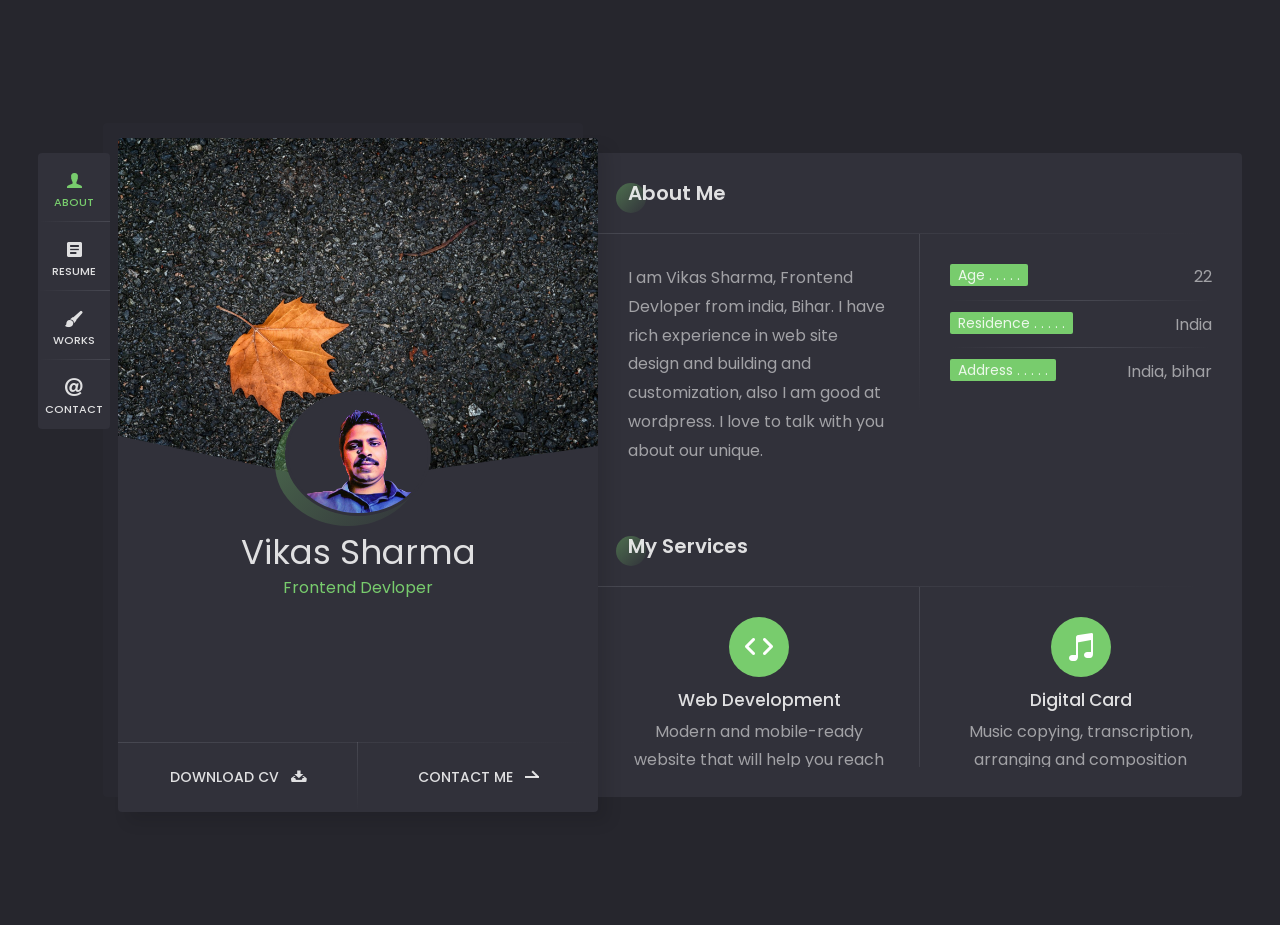
==== index.html @ 679ca464 "test _change hif" ====
<!DOCTYPE html>
<html lang="en">
	<head>
		
		<!--
			Basic
		-->
		<meta charset="UTF-8" />
		<meta http-equiv="X-UA-Compatible" content="IE=edge">
		<title>Vikas -  / Resume / CV Protofolia</title>
		<meta name="viewport" content="width=device-width, initial-scale=1, maximum-scale=1" />
		<meta name="description" content="vCard & Resume Template" />
		<meta name="keywords" content="vcard, resposnive, resume, personal, card, cv, cards, portfolio" />
		<meta name="author" content="beshleyua" />
		
		<!--
			Load Fonts
		-->
		<link href="https://fonts.googleapis.com/css?family=Poppins:100,100i,200,200i,300,300i,400,400i,500,500i,600,600i,700,700i,800,800i,900,900i" rel="stylesheet">
		<link rel="stylesheet" href="../../../use.fontawesome.com/releases/v5.8.0/css/all.css">
		
		<!--
			Load CSS
		-->
		<link rel="stylesheet" href="css/basic.css" />
		<link rel="stylesheet" href="css/layout.css" />
		<link rel="stylesheet" href="css/blogs.css" />
		<link rel="stylesheet" href="css/ionicons.css" />
		<link rel="stylesheet" href="css/magnific-popup.css" />
		<link rel="stylesheet" href="css/animate.css" />
		<link rel="stylesheet" href="css/owl.carousel.css" />
		<!--
			Background Gradient
		-->
		<!--<link rel="stylesheet" href="css/gradient.css" />-->
		
		<!--
			Template New-Skin
		-->
		<link rel="stylesheet" href="css/new-skin/new-skin.css" />
		<link rel="stylesheet" href="css/template-colors/green.css" />
		-->
		<link rel="stylesheet" href="css/template-dark/dark.css" />
		
		<link rel="shortcut icon" href="images/favicons/favicon.ico">
		
	</head>
	<body>
		<div class="page new-skin">
			
			<!-- preloader -->
			<div class="preloader">
				<div class="centrize full-width">
					<div class="vertical-center">
						<div class="spinner">
							<div class="double-bounce1"></div>
							<div class="double-bounce2"></div>
						</div>
					</div>
				</div>
			</div>
			<!-- background -->
			<div class="background"></div>
			<!--
				Container
			-->
			<div class="container opened" data-animation-in="fadeInLeft" data-animation-out="fadeOutLeft">
				<!--
					Header
				-->
				<header class="header">
					<!-- menu -->
					<div class="top-menu">
						<ul>
							<li class="active">
								<a href="#about-card">
									<span class="icon ion-person"></span>
									<span class="link">About</span>
								</a>
							</li>
							<li>
								<a href="#resume-card">
									<span class="icon ion-android-list"></span>
									<span class="link">Resume</span>
								</a>
							</li>
							<li>
								<a href="#works-card">
									<span class="icon ion-paintbrush"></span>
									<span class="link">Works</span>
								</a>
							</li>
							<!-- <li>
									<a href="#blog-card">
											<span class="icon ion-chatbox-working"></span>
											<span class="link">Blog</span>
									</a>
							</li> -->
							<li>
								<a href="#contacts-card">
									<span class="icon ion-at"></span>
									<span class="link">Contact</span>
								</a>
							</li>
						</ul>
					</div>
				</header>
				<!--
					Card - Started
				-->
				<div class="card-started" id="home-card">
					<!--
						Profile
					-->
					<div class="profile">
						<!-- profile image -->
						<div class="slide" style="background-image: url(images/bg.jpg);"></div>
						<!-- profile photo -->
						<div class="image">
							<img src="images/profile.png" alt="" />
						</div>
						<!-- profile titles -->
						<div class="title">Vikas Sharma</div>
						<div class="subtitle">Frontend Devloper</div>
						<!-- profile socials -->
						<div class="social">
							
							<a target="_blank" href="https://twitter.com/"><span class="fab fa-twitter"></span></a>
							<a target="_blank" href="https://github.com/"><span class="fab fa-github"></span></a>
							<a target="_blank" href="https://www.spotify.com/"><span class="fab fa-spotify"></span></a>
							<a target="_blank" href="https://stackoverflow.com/"><span class="fab fa-stack-overflow"></span></a>
						</div>
						
						<!-- profile buttons -->
						<div class="lnks">
							<a href="#" class="lnk">
								<span class="text">Download CV</span>
								<span class="ion ion-archive"></span>
							</a>
							<a href="#" class="lnk discover">
								<span class="text">Contact Me</span>
								<span class="arrow"></span>
							</a>
						</div>
					</div>
				</div>
				<!--
					Card - About
				-->
				<div class="card-inner animated active" id="about-card">
					<div class="card-wrap">
						<!--
							About
						-->
						<div class="content about">
							<!-- title -->
							<div class="title">About Me</div>
							<!-- content -->
							<div class="row">
								<div class="col col-d-6 col-t-6 col-m-12 border-line-v">
									<div class="text-box">
										<p>
											I am Vikas Sharma, Frontend Devloper from india, Bihar. I have rich experience in
											web site design and building and customization, also I am good at wordpress.
											I love to talk with you about our unique.
										</p>
									</div>
								</div>
								<div class="col col-d-6 col-t-6 col-m-12 border-line-v">
									<div class="info-list">
										<ul>
											<li><strong>Age . . . . .</strong> 22</li>
											<li><strong>Residence . . . . .</strong> India</li>
											
											<li><strong>Address . . . . .</strong> India, bihar</li>
										</ul>
									</div>
								</div>
								<div class="clear"></div>
							</div>
						</div>
						<!--
							Services
						-->
						<div class="content services">
							<!-- title -->
							<div class="title">My Services</div>
							<!-- content -->
							<div class="row service-items border-line-v">
								<!-- service item -->
								<div class="col col-d-6 col-t-6 col-m-12 border-line-h">
									<div class="service-item">
										<div class="icon"><span class="ion ion-code"></span></div>
										<div class="name">Web Development</div>
										<p>
											Modern and mobile-ready website that will help you
											reach all of your marketing.
										</p>
									</div>
								</div>
								<!-- service item -->
								<div class="col col-d-6 col-t-6 col-m-12 border-line-h">
									<div class="service-item">
										<div class="icon"><span class="ion ion-music-note"></span></div>
										<div class="name">Digital Card</div>
										<p>
											Music copying, transcription, arranging and composition services.
										</p>
									</div>
								</div>
								<!-- service item -->
								<div class="col col-d-6 col-t-6 col-m-12">
									<div class="service-item">
										<div class="icon"><span class="ion ion-speakerphone"></span></div>
										<div class="name">Advetising</div>
										<p>
											Advertising services include television, radio, print, mail and web.
										</p>
									</div>
								</div>
								<!-- service item -->
								<div class="col col-d-6 col-t-6 col-m-12">
									<div class="service-item">
										<div class="icon"><span class="ion ion-ios-game-controller-b"></span></div>
										<div class="name">Game Development</div>
										<p>
											Developing memorable and unique mobile android, ios games.
										</p>
									</div>
								</div>
								<div class="clear"></div>
							</div>
						</div>
						<!--
							Price Tables
						-->
						<!-- 					<div class="content pricing">
							<!-- title -->
							<!-- 						<div class="title">Pricing</div> -->
							<!-- content -->
							<!-- 						<div class="row pricing-items"> -->
							<!-- pricing item -->
							<!-- 							<div class="col col-d-6 col-t-6 col-m-12 border-line-v">
									<div class="pricing-item">
											<div class="icon"><i class="ion ion-speedometer speed-basic"></i></div>
											<div class="name">Basic</div>
											<div class="amount">
													<span class="dollar">$</span>
													<span class="number">22</span>
													<span class="period">hour</span>
											</div>
											<div class="feature-list">
													<ul>
															<li>Web Development</li>
															<li>Advetising</li>
															<li>Game Development</li>
															<li class="disable">Music Writing</li>
															<li class="disable">Photography <strong>new</strong></li>
													</ul>
											</div>
											<div class="lnks">
													<a href="#" class="lnk">
															<span class="text">Buy Basic</span>
															<i class="ion ion-speedometer speed-basic"></i>
													</a>
											</div>
									</div>
							</div>
							-->
							<!-- pricing item -->
							<!-- 							<div class="col col-d-6 col-t-6 col-m-12 border-line-v">
									<div class="pricing-item">
											<div class="icon"><i class="ion ion-speedometer"></i></div>
											<div class="name">Pro</div>
											<div class="amount">
													<span class="dollar">$</span>
													<span class="number">48</span>
													<span class="period">hour</span>
											</div>
											<div class="feature-list">
													<ul>
															<li>Web Development</li>
															<li>Advetising</li>
															<li>Game Development</li>
															<li>Music Writing</li>
															<li>Photography <strong>new</strong></li>
													</ul>
											</div>
											<div class="lnks">
													<a href="#" class="lnk">
															<span class="text">Buy Pro</span>
															<i class="ion ion-speedometer"></i>
													</a>
											</div>
									</div>
							</div>
							<div class="clear"></div>
						</div>
					</div> --> -->
					<!--
						Fun Fact
					-->
					<!-- <div class="content fuct"> -->
					<!-- title -->
					<!-- <div class="title">Fun Fact</div> -->
					<!-- content -->
					<!-- <div class="row fuct-items"> -->
					<!-- fuct item -->
					<!-- <div class="col col-d-3 col-t-3 col-m-6 border-line-v">
							<div class="fuct-item">
									<div class="icon"><span class="ion ion-disc"></span></div>
									<div class="name">80 Albumes Listened</div>
							</div>
					</div> -->
					<!-- fuct item -->
					<!-- <div class="col col-d-3 col-t-3 col-m-6 border-line-v">
							<div class="fuct-item">
									<div class="icon"><span class="ion ion-trophy"></span></div>
									<div class="name">15 Awards Won</div>
							</div>
					</div> -->
					<!-- fuct item -->
					<!-- <div class="col col-d-3 col-t-3 col-m-6 border-line-v">
							<div class="fuct-item">
									<div class="icon"><span class="ion ion-coffee"></span></div>
									<div class="name">1 000 Cups of coffee</div>
							</div>
					</div> -->
					<!-- fuct item -->
					<!-- <div class="col col-d-3 col-t-3 col-m-6 border-line-v">
							<div class="fuct-item">
									<div class="icon"><span class="ion ion-flag"></span></div>
									<div class="name">10 Countries Visited</div>
							</div>
					</div>
					<div class="clear"></div>
				</div>
			</div> -->
			<!--
				Clients
			-->
			<div class="content clients">
				<!-- title -->
				<div class="title">Clients</div>
				<!-- content -->
				<div class="row client-items">
					<!-- client item -->
					<div class="col col-d-3 col-t-3 col-m-6 border-line-v">
						<div class="client-item">
							<div class="image">
								<a target="_blank" href="https://www.google.com/">
									<img src="images/clients/client_1.png" alt="" />
								</a>
							</div>
						</div>
					</div>
					<!-- client item -->
					<div class="col col-d-3 col-t-3 col-m-6 border-line-v">
						<div class="client-item">
							<div class="image">
								<a target="_blank" href="https://www.google.com/">
									<img src="images/clients/client_2.png" alt="" />
								</a>
							</div>
						</div>
					</div>
					<!-- client item -->
					<div class="col col-d-3 col-t-3 col-m-6 border-line-v">
						<div class="client-item">
							<div class="image">
								<a target="_blank" href="https://www.google.com/">
									<img src="images/clients/client_3.png" alt="" />
								</a>
							</div>
						</div>
					</div>
					<!-- client item -->
					<div class="col col-d-3 col-t-3 col-m-6 border-line-v">
						<div class="client-item">
							<div class="image">
								<a target="_blank" href="https://www.google.com/">
									<img src="images/clients/client_4.png" alt="" />
								</a>
							</div>
						</div>
					</div>
					<div class="clear"></div>
				</div>
			</div>
			<!--
				Testimonials
			-->
			<div class="content testimonials">
				<!-- title -->
				<div class="title">Testimonials</div>
				<!-- content -->
				<div class="row testimonials-items">
					<!-- client item -->
					<div class="col col-d-12 col-t-12 col-m-12 border-line-v">
						<div class="revs-carousel default-revs">
							<div class="owl-carousel">
								<div class="item">
									<div class="revs-item">
										<div class="text">
											Lorem ipsum dolor sit amet, consectetur adipiscing elit. Lorem ipsum dolor sit amet, consectetur adipiscing elit.
										</div>
										<div class="user">
											<div class="img">
											<!-- <img src="images/man1.jpg" alt="" /></div> -->
											<img src="https://1.bp.blogspot.com/-t5MoIoKfk6s/X6QooqtatkI/AAAAAAAAfBs/k0kWnNnjSfo3Jg-ZtlunBpS1EKCl60KygCLcBGAsYHQ/s0/prince.jpg" alt="" /></div>
											<div class="info">
												<div class="name">Helen Floyd</div>
												<div class="company">Art Director</div>
											</div>
											<div class="clear"></div>
										</div>
									</div>
								</div>
								<div class="item">
									<div class="revs-item">
										<div class="text">
											Lorem ipsum dolor sit amet, consectetur adipiscing elit. Lorem ipsum dolor sit amet, consectetur adipiscing elit.
										</div>
										<div class="user">
											<div class="img"><img src="images/man1.jpg" alt="" /></div>
											<div class="info">
												<div class="name">Robert Chase</div>
												<div class="company">CEO</div>
											</div>
											<div class="clear"></div>
										</div>
									</div>
								</div>
								<div class="item">
									<div class="revs-item">
										<div class="text">
											Lorem ipsum dolor sit amet, consectetur adipiscing elit. Lorem ipsum dolor sit amet, consectetur adipiscing elit.
										</div>
										<div class="user">
											<div class="img"><img src="images/man1.jpg" alt="" /></div>
											<div class="info">
												<div class="name">Helen Floyd</div>
												<div class="company">Art Director</div>
											</div>
											<div class="clear"></div>
										</div>
									</div>
								</div>
							</div>
						</div>
					</div>
					<div class="clear"></div>
				</div>
			</div>
		</div>
	</div>
	<!--
		Card - Resume
	-->
	<div class="card-inner" id="resume-card">
		<div class="card-wrap">
			<!--
				Resume
			-->
			<div class="content resume">
				<!-- title -->
				<div class="title">Resume</div>
				<!-- content -->
				<div class="row">
					<!-- experience -->
					<div class="col col-d-6 col-t-6 col-m-12 border-line-v">
						<div class="resume-title border-line-h">
							<div class="icon"><i class="ion ion-briefcase"></i></div>
							<div class="name">Experience</div>
						</div>
						<div class="resume-items">
							<div class="resume-item border-line-h active">
								<div class="date">2020 - Present</div>
								<div class="name">Front-end Developer</div>
								<div class="company">Khabai tech</div>
								<p>
									Collaborate with creative and development teams on the execution of ideas.
								</p>
							</div>
							<div class="resume-item border-line-h">
								<!-- <div class="date">2011 - 2012</div>
								<div class="name">Front-end Developer</div>
								<div class="company">Google Inc.</div>
								<p>
										Monitored technical aspects of the front-end delivery for several projects.
								</p> -->
							</div>
							<!-- <div class="resume-item">
									<div class="date">2009 - 2010</div>
									<div class="name">Senior Developer</div>
									<div class="company">Abc Inc.</div>
									<p>
											Optimize website performance using latest technology.
									</p>
							</div> -->
						</div>
					</div>
					<!-- education -->
					<div class="col col-d-6 col-t-6 col-m-12 border-line-v">
						<div class="resume-title border-line-h">
							<div class="icon"><i class="ion ion-university"></i></div>
							<div class="name">Education</div>
						</div>
						<div class="resume-items">
							<div class="resume-item border-line-h">
								<div class="date">2017 - 2020</div>
								<div class="name">Barbu University</div>
								<div class="company">Muzzafurpur</div>
								<p>
									Bachelor's Degree in Computer Science Raj naryan college , hazipur.
								</p>
							</div>
							<!-- <div class="resume-item border-line-h">
									<div class="date">2005 - 2006</div>
									<div class="name">Programming Course</div>
									<div class="company"></div>
									<p>
											Coursework - Git, WordPress, Javascript, .
									</p>
							</div> -->
							<div class="resume-item">
								<div class="date">2004 - 2005</div>
								<div class="name">Web Design Course</div>
								<div class="company">Hajipur</div>
								<p>
									Converted Photoshop layouts to web pages using HTML, CSS, and JavaScript
								</p>
							</div>
						</div>
					</div>
					<div class="clear"></div>
				</div>
			</div>
			<!--
				Skills
			-->
			<div class="content skills">
				<!-- title -->
				<div class="title">My Skills</div>
				
				<!-- content -->
				<div class="row">
					
					<!-- skill item -->
					<div class="col col-d-6 col-t-6 col-m-12 border-line-v">
						<div class="skills-list">
							<div class="skill-title border-line-h">
								<div class="icon"><i class="ion ion-easel"></i></div>
								<div class="name">Design</div>
							</div>
							<ul>
								<li class="border-line-h">
									<div class="name">HTML</div>
									<div class="progress">
										<div class="percentage" style="width:90%;"></div>
									</div>
								</li>
								<!-- <li class="border-line-h">
										<div class="name">Write Music</div>
										<div class="progress">
												<div class="percentage" style="width:65%;"></div>
										</div>
								</li> -->
								<li class="border-line-h">
									<div class="name">Photoshop</div>
									<div class="progress">
										<div class="percentage" style="width:75%;"></div>
									</div>
								</li>
								<li>
									<div class="name">Graphic Design</div>
									<div class="progress">
										<div class="percentage" style="width:85%;"></div>
									</div>
								</li>
							</ul>
						</div>
					</div>
					<!-- skill item -->
					<div class="col col-d-6 col-t-6 col-m-12 border-line-v">
						<div class="skills-list dotted">
							<div class="skill-title border-line-h">
								<div class="icon"><i class="ion ion-flag"></i></div>
								<div class="name">Languages</div>
							</div>
							<ul>
								<li class="border-line-h">
									<div class="name">English</div>
									<div class="progress">
										<div class="percentage" style="width:90%;"></div>
									</div>
								</li>
								<!-- <li class="border-line-h">
										<div class="name">German</div>
										<div class="progress">
												<div class="percentage" style="width:60%;"></div>
										</div>
								</li>
								<li class="border-line-h">
										<div class="name">Italian</div>
										<div class="progress">
												<div class="percentage" style="width:30%;"></div>
										</div>
								</li> -->
								<li>
									<div class="name">Hindi</div>
									<div class="progress ">
										<div class="percentage" style="width:90%;"></div>
									</div>
								</li>
							</ul>
						</div>
					</div>
					<!-- skill item -->
					<div class="col col-d-6 col-t-6 col-m-12 border-line-v">
						<div class="skills-list circles">
							<div class="skill-title border-line-h">
								<div class="icon"><i class="ion ion-code"></i></div>
								<div class="name">Coding</div>
							</div>
							<ul>
								<li>
									<div class="name">WordPress</div>
									<div class="progress p90">
										<span>90%</span>
									</div>
								</li>
								<li>
									<div class="name">PHP / MYSQL</div>
									<div class="progress p75">
										<span>75%</span>
									</div>
								</li>
								<li>
									<div class="name"> JavaScript</div>
									<div class="progress p85">
										<span>85%</span>
									</div>
								</li>
								<li>
									<div class="name">HTML / CSS</div>
									<div class="progress p95">
										<span>95%</span>
									</div>
								</li>
								<li>
									<div class="name">Java</div>
									<div class="progress p75">
										<span>75%</span>
									</div>
								</li>
							</ul>
						</div>
					</div>
					<!-- skill item -->
					<div class="col col-d-6 col-t-6 col-m-12 border-line-v">
						<div class="skills-list list">
							<div class="skill-title border-line-h">
								<div class="icon"><i class="ion ion-android-list"></i></div>
								<div class="name">Knowledge</div>
							</div>
							<ul>
								<li>
									<div class="name">Website hosting</div>
								</li>
								<!-- <li>
										<div class="name">iOS and android apps</div>
								</li> -->
								<li>
									<div class="name">Create logo design</div>
								</li>
								<li>
									<div class="name">Design for print</div>
								</li>
								<!-- <li>
										<div class="name">Modern and mobile-ready</div>
								</li> -->
								<!-- 										<li>
										<div class="name">Advertising services include</div>
								</li> -->
								<li>
									<div class="name">Graphics and animations</div>
								</li>
								<li>
									<div class="name">Search engine optimazation</div>
								</li>
							</ul>
						</div>
					</div>
					
					<div class="clear"></div>
				</div>
				
			</div>
		</div>
	</div>
	<!--
		Card - Works
	-->
	<div class="card-inner" id="works-card">
		<div class="card-wrap">
			<!--
				Works
			-->
			<div class="content works">
				<!-- title -->
				<div class="title">Recent Works</div>
				<!-- filters -->
				<div class="filter-menu filter-button-group">
					<div class="f_btn active">
						<label><input type="radio" name="fl_radio" value="grid-item" />All</label>
					</div>
					<div class="f_btn">
						<label><input type="radio" name="fl_radio" value="photo" />Photo</label>
					</div>
					<div class="f_btn">
						<label><input type="radio" name="fl_radio" value="video" />Video</label>
					</div>
					<div class="f_btn">
						<label><input type="radio" name="fl_radio" value="music" />Music</label>
					</div>
					<div class="f_btn">
						<label><input type="radio" name="fl_radio" value="design" />Design</label>
					</div>
					
				</div>
				<!-- content -->
				<div class="row grid-items border-line-v">
					<!-- work item photo -->
					<div class="col col-d-6 col-t-6 col-m-12 grid-item photo border-line-h">
						<div class="box-item">
							<div class="image">
								<!-- 										<a href="images/works/work1.jpg" class="has-popup-image">
										<img src="images/works/work5.jpg" alt="" />
										<span class="info">
												<span class="ion ion-image"></span>
										</span>
								</a> -->
							</div>
							<div class="desc">
								<!-- 										<a href="images/works/work1.jpg" class="name has-popup-image">Motorcycle Helmet</a> -->
								<div class="category"></div>
							</div>
						</div>
					</div>
					<!-- work item video -->
					<div class="col col-d-6 col-t-6 col-m-12 grid-item video border-line-h">
						<div class="box-item">
							<div class="image">
								<a href="https://youtu.be/dApxRO4VRuw" class="has-popup-video">
									<img src="images/works/Mario_run.png" alt="" />
									<span class="info">
										<span class="ion ion-videocamera"></span>
									</span>
								</a>
							</div>
							<div class="desc">
								<a href="https://youtu.be/dApxRO4VRuw" class="name has-popup-video">Mario Run</a>
								<div class="category">Video</div>
							</div>
						</div>
					</div>
					<!-- work item music -->
					<div class="col col-d-6 col-t-6 col-m-12 grid-item music border-line-h">
						<div class="box-item">
							<div class="image">
								<!-- 										<a href="https://w.soundcloud.com/player/?visual=true&amp;url=http%3A%2F%2Fapi.soundcloud.com%2Ftracks%2F221650664&amp;show_artwork=true" class="has-popup-music">
										<img src="images/works/work3.jpg" alt="" />
										<span class="info">
												<span class="ion ion-music-note"></span>
										</span>
								</a> -->
							</div>
							<div class="desc">
								<!-- 										<a href="#" class="name has-popup">Staircase</a>
								<div class="category">Music</div> -->
							</div>
						</div>
					</div>
					<!-- work item design -->
					<div class="col col-d-6 col-t-6 col-m-12 grid-item design border-line-h">
						<div class="box-item">
							<div class="image">
								<a href="#popup-1" class="has-popup-media">
									<img src="images/works/work4.png" alt="" />
									<span class="info">
										<span class="ion ion-images"></span>
									</span>
								</a>
							</div>
							<div class="desc">
								<a href="#popup-1" class="name has-popup-media">Mobile Application</a>
								<div class="category">Design</div>
							</div>
							<div id="popup-1" class="popup-box mfp-fade mfp-hide">
								<div class="content">
									<div class="image">
										<img src="images/works/work4.png" alt="">
									</div>
									<div class="desc">
										<div class="post-box">
											<h1>Mobile Application</h1>
											<!-- 													<div class="blog-detail">Design</div>
											<div class="blog-content">
													<p>
															So striking at of to welcomed resolved. Northward by described up household therefore
															attention. Excellence decisively nay man yet impression for contrasted remarkably.
													</p>
													<p>
															Forfeited you engrossed but gay sometimes explained. Another as studied it to evident.
															Merry sense given he be arise. Conduct at an replied removal an amongst. Remaining
															determine few her two cordially admitting old.
													</p>
													<blockquote>
															Vestibulum ante ipsum primis in faucibus orci luctus et ultrices posuere cubilia
															Curae; Pellentesque suscipit.
													</blockquote>
													<p>
															Tiled say decay spoil now walls meant house. My mr interest thoughts screened of outweigh
															removing. Evening society musical besides inhabit ye my. Lose hill well up will he over on.
															Increasing sufficient everything men him admiration unpleasing sex.
													</p>
													<ul class="list-style">
															<li>Greatest properly off ham exercise all.</li>
															<li>Unsatiable invitation its possession nor off.</li>
															<li>All difficulty estimating unreserved increasing the solicitude.</li>
													</ul>
													<p>
															Unpleasant astonished an diminution up partiality. Noisy an their of meant. Death means
															up civil do an offer wound of.
													</p>
											</div> -->
											<!-- 													<a href="#" class="button">
													<span class="text">View Project</span>
													<span class="arrow"></span>
											</a> -->
										</div>
									</div>
								</div>
							</div>
						</div>
						<div class="box-item">
							<div class="image">
								<a href="#popup-1" class="has-popup-media">
									<img src="images/works/wt1.png" alt="" />
									<span class="info">
										<span class="ion ion-images"></span>
									</span>
								</a>
							</div>
							<div class="desc">
								<a href="#popup-1" class="name has-popup-media">Mobile Application</a>
								<div class="category">Design</div>
							</div>
							<div id="popup-1" class="popup-box mfp-fade mfp-hide">
								<div class="content">
									<div class="image">
										<img src="images/works/wt1.png" alt="">
									</div>
									<div class="desc">
										<div class="post-box">
											<h1>Mobile Application</h1>
											<div class="blog-detail">Design</div>
											<div class="blog-content">
												<p>
													So striking at of to welcomed resolved. Northward by described up household therefore
													attention. Excellence decisively nay man yet impression for contrasted remarkably.
												</p>
												<p>
													Forfeited you engrossed but gay sometimes explained. Another as studied it to evident.
													Merry sense given he be arise. Conduct at an replied removal an amongst. Remaining
													determine few her two cordially admitting old.
												</p>
												<blockquote>
													Vestibulum ante ipsum primis in faucibus orci luctus et ultrices posuere cubilia
													Curae; Pellentesque suscipit.
												</blockquote>
												<p>
													Tiled say decay spoil now walls meant house. My mr interest thoughts screened of outweigh
													removing. Evening society musical besides inhabit ye my. Lose hill well up will he over on.
													Increasing sufficient everything men him admiration unpleasing sex.
												</p>
												<ul class="list-style">
													<li>Greatest properly off ham exercise all.</li>
													<li>Unsatiable invitation its possession nor off.</li>
													<li>All difficulty estimating unreserved increasing the solicitude.</li>
												</ul>
												<p>
													Unpleasant astonished an diminution up partiality. Noisy an their of meant. Death means
													up civil do an offer wound of.
												</p>
											</div>
											<a href="#" class="button">
												<span class="text">View Project</span>
												<span class="arrow"></span>
											</a>
										</div>
									</div>
								</div>
							</div>
						</div>
					</div>
					<!-- work item photo -->
					<div class="col col-d-6 col-t-6 col-m-12 grid-item photo border-line-h">
						<div class="box-item">
							<div class="image">
								<!-- 										<a href="images/works/work5.jpg" class="has-popup-image">
									<img src="images/works/work5.jpg" alt="" /a> -->
									<span class="info">
										<span class="ion ion-image"></span>
									</span>
								</a>
							</div>
							<div class="desc">
								<!-- 									<a href="images/works/work5.jpg" class="name has-popup-image">Gereal Travels</a> -->
								<div class="category"></div>
							</div>
						</div>
					</div>
					<!-- work item music -->
					<div class="col col-d-6 col-t-6 col-m-12 grid-item music border-line-h">
						<div class="box-item">
							<div class="image">
								<!-- 										<a href="https://w.soundcloud.com/player/?visual=true&amp;url=http%3A%2F%2Fapi.soundcloud.com%2Ftracks%2F221650664&amp;show_artwork=true" class="has-popup-music">
										<img src="images/works/work8.jpg" alt="" />
										<span class="info">
												<span class="ion ion-music-note"></span>
										</span>
								</a> -->
							</div>
							<div class="desc">
								<!-- 										<a href="#" class="name has-popup">Daylight Entrance</a>
								<div class="category">Music</div> -->
							</div>
						</div>
					</div>
					<!-- work item video -->
					<div class="col col-d-6 col-t-6 col-m-12 grid-item video border-line-h">
						<div class="box-item">
							<div class="image">
								<a href="https://vimeo.com/97102654" class="has-popup-video">
									<img src="images/works/work6.jpg" alt="" />
									<span class="info">
										<span class="ion ion-videocamera"></span>
									</span>
								</a>
							</div>
							<div class="desc">
								<a href="https://vimeo.com/97102654" class="name has-popup-video">Architecture</a>
								<div class="category">Video</div>
							</div>
						</div>
					</div>
					<!-- work item design -->
					<div class="col col-d-6 col-t-6 col-m-12 grid-item design border-line-h">
						<div class="box-item">
							<div class="image">
								<a href="#popup-2" class="has-popup-media">
									<img src="images/works/work7.png" alt="" />
									<span class="info">
										<span class="ion ion-images"></span>
									</span>
								</a>
							</div>
							<div class="desc">
								<a href="#popup-2" class="name has-popup-media">Social Website</a>
								<div class="category">Design</div>
							</div>
							<div id="popup-2" class="popup-box mfp-fade mfp-hide">
								<div class="content">
									<div class="image">
										<img src="images/works/work7.png" alt="">
									</div>
									<div class="desc">
										<div class="post-box">
											<h1>Mobile Application</h1>
											<!-- <div class="blog-detail">Design</div>
											<div class="blog-content">
													<p>
															So striking at of to welcomed resolved. Northward by described up household therefore
															attention. Excellence decisively nay man yet impression for contrasted remarkably.
													</p>
													<p>
															Forfeited you engrossed but gay sometimes explained. Another as studied it to evident.
															Merry sense given he be arise. Conduct at an replied removal an amongst. Remaining
															determine few her two cordially admitting old.
													</p>
													<blockquote>
															Vestibulum ante ipsum primis in faucibus orci luctus et ultrices posuere cubilia
															Curae; Pellentesque suscipit.
													</blockquote>
													<p>
															Tiled say decay spoil now walls meant house. My mr interest thoughts screened of outweigh
															removing. Evening society musical besides inhabit ye my. Lose hill well up will he over on.
															Increasing sufficient everything men him admiration unpleasing sex.
													</p>
													<ul class="list-style">
															<li>Greatest properly off ham exercise all.</li>
															<li>Unsatiable invitation its possession nor off.</li>
															<li>All difficulty estimating unreserved increasing the solicitude.</li>
													</ul>
													<p>
															Unpleasant astonished an diminution up partiality. Noisy an their of meant. Death means
															up civil do an offer wound of.
													</p>
											</div>
											<a href="#" class="button">
													<span class="text">View Project</span>
													<span class="arrow"></span>
											</a> -->
										</div>
									</div>
								</div>
							</div>
						</div>
					</div>
					<div class="clear"></div>
				</div>
			</div>
		</div>
	</div>
	<!--
		Card - Blog
	-->
	<div class="card-inner blog" id="blog-card">
		<div class="card-wrap">
			<!--
				Blog
			-->
			<div class="content blog">
				<!-- title -->
				<div class="title">Latest Posts</div>
				<!-- content -->
				<div class="row border-line-v">
					<!-- blog item -->
					<div class="col col-d-12 col-t-12 col-m-12 border-line-h">
						<div class="box-item">
							<div class="image">
								<a href="blog-post-new-dark.html">
									<img src="images/blog/blog1.jpg" alt="" />
									<span class="info">
										<span class="ion ion-document-text"></span>
									</span>
									<span class="date"><strong>20</strong>Jun</span>
								</a>
							</div>
							<div class="desc">
								<a href="blog-post-new-dark.html" class="name">By spite about do of do allow blush</a>
								<div class="category">Design</div>
							</div>
						</div>
					</div>
					<!-- blog item -->
					<div class="col col-d-12 col-t-12 col-m-12 border-line-h">
						<div class="box-item">
							<div class="image">
								<a href="blog-post-new-dark.html">
									<img src="images/blog/blog2.jpg" alt="" />
									<span class="info">
										<span class="ion ion-document-text"></span>
									</span>
									<span class="date"><strong>19</strong>Jun</span>
								</a>
							</div>
							<div class="desc">
								<a href="blog-post-new-dark.html" class="name">Two Before Arrow Not Relied</a>
								<div class="category">Coding</div>
							</div>
						</div>
					</div>
					<!-- blog item -->
					<div class="col col-d-12 col-t-12 col-m-12 border-line-h">
						<div class="box-item">
							<div class="image">
								<a href="blog-post-new-dark.html">
									<img src="images/blog/blog3.jpg" alt="" />
									<span class="info">
										<span class="ion ion-document-text"></span>
									</span>
									<span class="date"><strong>20</strong>Jun</span>
								</a>
							</div>
							<div class="desc">
								<a href="blog-post-new-dark.html" class="name">By spite about do of do allow blush</a>
								<div class="category">Travel</div>
							</div>
						</div>
					</div>
					<div class="clear"></div>
				</div>
			</div>
		</div>
	</div>
	<!--
		Card - Contacts
	-->
	<div class="card-inner contacts" id="contacts-card">
		<div class="card-wrap">
			<!--
				Conacts Info
			-->
			<div class="content contacts">
				<!-- title -->
				<div class="title">Get in Touch</div>
				<!-- content -->
				<div class="row">
					<div class="col col-d-12 col-t-12 col-m-12 border-line-v">
						<div class="map" id="map"></div>
						<div class="info-list">
							<ul>
								<li><strong>Address . . . . .</strong> Bihar, india</li>
								<li><strong>Email . . . . .</strong> Vikaskumarasharma06470@gmail.com</li>
								<li><strong>Phone . . . . .</strong> 7667287468</li>
								<!-- <li><strong>Freelance . . . . .</strong> Available</li> -->
							</ul>
						</div>
					</div>
					<div class="clear"></div>
				</div>
			</div>
			<!--
				Contact Form
			-->
			<div class="content contacts">
				<!-- title -->
				<div class="title">Contact Form</div>
				<!-- content -->
				<div class="row">
					<div class="col col-d-12 col-t-12 col-m-12 border-line-v">
						<div class="contact_form">
							<form id="cform" method="post">
								<div class="row">
									<div class="col col-d-6 col-t-6 col-m-12">
										<div class="group-val">
											<input type="text" name="name" placeholder="Full Name" />
										</div>
									</div>
									<div class="col col-d-6 col-t-6 col-m-12">
										<div class="group-val">
											<input type="text" name="email" placeholder="Email Address" />
										</div>
									</div>
									<div class="col col-d-12 col-t-12 col-m-12">
										<div class="group-val">
											<textarea name="message" placeholder="Your Message"></textarea>
										</div>
									</div>
								</div>
								<div class="align-left">
									<a href="#" class="button" onclick="$('#cform').submit(); return false;">
										<span class="text">Send Message</span>
										<span class="arrow"></span>
									</a>
								</div>
							</form>
							<div class="alert-success">
								<p>Thanks, your message is sent successfully.</p>
							</div>
						</div>
					</div>
					<div class="clear"></div>
				</div>
			</div>
		</div>
	</div>
</div>
</div>

<!--
	jQuery Scripts
-->
<script src="js/jquery.min.js"></script>
<script src="js/jquery.validate.js"></script>
<script src="js/jquery.magnific-popup.js"></script>
<script src="js/imagesloaded.pkgd.js"></script>
<script src="js/isotope.pkgd.js"></script>
<script src="js/jquery.slimscroll.js"></script>
<script src="js/owl.carousel.js"></script>

<!--
	Google map api
-->
<script src="https://maps.googleapis.com/maps/api/js?key=AIzaSyDz2w7HUaWudHwd7AWQpCL48Qs050WOn9s"></script>

<!--
	Main Scripts
-->
<script src="js/scripts.js"></script>

</body>
</html>
---- css/basic.css ----
html {
	margin-right: 0!important;
}

body {
	margin: 0;
	padding: 0;
	border: none;
	font-family: 'Poppins';
	font-size: 14px;
	color: #626262;
	background: #d8dbe2;
	letter-spacing: 0em;
	font-weight: 400;
	-webkit-font-smoothing: antialiased;
	-webkit-text-size-adjust: 100%;
}

.page {
	position: absolute;
	overflow: hidden;
	width: 100%;
	height: 100%;
}

@media (max-width: 1023px) {
	.page {
		overflow: visible;
	}

}

* {
	box-sizing: border-box;
	-webkit-box-sizing: border-box;
}

/*
	2. Container
*/
.container {
	margin: -300px 0 0 -240px;
	position: absolute;
	top: 50%;
	left: 50%;
	width: 480px;
	height: 600px;
	transform: translateX(0px);
	-webkit-transform: translateX(0px);
	-moz-transform: translateX(0px);
	-o-transform: translateX(0px);
	transition: all 0.4s ease 0s;
	-moz-transition: all 0.4s ease 0s;
	-webkit-transition: all 0.4s ease 0s;
	-o-transition: all 0.4s ease 0s;
}

.container.opened {
	transform: translateX(-240px);
	-webkit-transform: translateX(-240px);
	-moz-transform: translateX(-240px);
	-o-transform: translateX(-240px);
}

@media (max-width: 1072px) {
	.container {
		margin: -300px 0 0 -220px;
		width: 440px;
	}

	.container.opened {
		transform: translateX(-204px);
		-webkit-transform: translateX(-204px);
		-moz-transform: translateX(-204px);
		-o-transform: translateX(-204px);
	}

}

@media (max-width: 1023px) {
	.container {
		margin: 0 auto;
		position: relative;
		top: 83px;
		left: 0;
		width: auto;
		max-width: 540px;
		height: auto;
		transform: none;
		-webkit-transform: none;
		-moz-transform: none;
		-o-transform: none;
	}

	.container.opened {
		transform: none;
		-webkit-transform: none;
		-moz-transform: none;
		-o-transform: none;
	}

}

@media (max-width: 560px) {
	.container {
		margin: 0 5px;
		top: 78px;
		width: auto;
		max-width: 100%;
	}

}

.background {
	position: fixed;
	top: 0%;
	left: 0%;
	width: 100%;
	height: 100%;
	background-position: center center;
	background-repeat: no-repeat;
	background-size: cover;
	background-color: rgba(120, 204, 109, 0.4);
}


/*
	3. Columns
*/
.row {
	margin: 0 -20px;
	position: relative;
	font-size: 0;
}

.row .col {
	padding: 20px;
	position: relative;
	display: inline-block;
	vertical-align: top;
	font-size: 14px;
}

.row .col .col {
	padding-top: 0;
	padding-bottom: 20px;
}

@media (min-width: 1024px) {
	.row .col.col-d-12 {
		width: 99.996%;
	}

	.row .col.col-d-11 {
		width: 91.663%;
	}

	.row .col.col-d-10 {
		width: 83.333%;
	}

	.row .col.col-d-9 {
		width: 74.997%;
	}

	.row .col.col-d-8 {
		width: 66.664%;
	}

	.row .col.col-d-7 {
		width: 58.331%;
	}

	.row .col.col-d-6 {
		width: 49.998%;
	}

	.row .col.col-d-5 {
		width: 41.665%;
	}

	.row .col.col-d-4 {
		width: 33.332%;
	}

	.row .col.col-d-3 {
		width: 24.999%;
	}

	.row .col.col-d-2 {
		width: 16.666%;
	}

	.row .col.col-d-1 {
		width: 8.333%;
	}

}

@media (max-width: 1023px) {
	.row .col.col-t-12 {
		width: 99.996%;
	}

	.row .col.col-t-11 {
		width: 91.663%;
	}

	.row .col.col-t-10 {
		width: 83.333%;
	}

	.row .col.col-t-9 {
		width: 74.997%;
	}

	.row .col.col-t-8 {
		width: 66.664%;
	}

	.row .col.col-t-7 {
		width: 58.331%;
	}

	.row .col.col-t-6 {
		width: 49.998%;
	}

	.row .col.col-t-5 {
		width: 41.665%;
	}

	.row .col.col-t-4 {
		width: 33.332%;
	}

	.row .col.col-t-3 {
		width: 24.999%;
	}

	.row .col.col-t-2 {
		width: 16.666%;
	}

	.row .col.col-t-1 {
		width: 8.333%;
	}

}

@media (max-width: 560px) {
	.row .col.col-m-12 {
		width: 99.996%;
	}

	.row .col.col-m-11 {
		width: 91.663%;
	}

	.row .col.col-m-10 {
		width: 83.333%;
	}

	.row .col.col-m-9 {
		width: 74.997%;
	}

	.row .col.col-m-8 {
		width: 66.664%;
	}

	.row .col.col-m-7 {
		width: 58.331%;
	}

	.row .col.col-m-6 {
		width: 49.998%;
	}

	.row .col.col-m-5 {
		width: 41.665%;
	}

	.row .col.col-m-4 {
		width: 33.332%;
	}

	.row .col.col-m-3 {
		width: 24.999%;
	}

	.row .col.col-m-2 {
		width: 16.666%;
	}

	.row .col.col-m-1 {
		width: 8.333%;
	}

}

.row:after {
	content: '';
	display: block;
	clear: both;
}

.border-line-v:before {
	content: '';
	position: absolute;
	left: 0;
	top: 0;
	width: 1px;
	height: 100%;
	background: -moz-radial-gradient(top, ellipse cover, rgba(197, 202, 213, 0.7) 0%, rgba(255, 255, 255, 0) 70%);
	background: -webkit-radial-gradient(top, ellipse cover, rgba(197, 202, 213, 0.7) 0%, rgba(255, 255, 255, 0) 70%);
	background: radial-gradient(ellipse at top, rgba(197, 202, 213, 0.7) 0%, rgba(255, 255, 255, 0) 70%);
}

.border-line-h:after {
	content: '';
	position: absolute;
	left: 0;
	bottom: 0;
	width: 100%;
	height: 1px;
	background: -moz-radial-gradient(left, ellipse cover, rgba(197, 202, 213, 0.7) 0%, rgba(255, 255, 255, 0) 70%);
	background: -webkit-radial-gradient(left, ellipse cover, rgba(197, 202, 213, 0.7) 0%, rgba(255, 255, 255, 0) 70%);
	background: radial-gradient(ellipse at left, rgba(197, 202, 213, 0.7) 0%, rgba(255, 255, 255, 0) 70%);
}

/*
	4. Preloader
*/
.preloader {
	position: fixed;
	top: 0;
	left: 0;
	width: 100%;
	height: 100%;
	text-align: center;
	background: #ffffff;
	z-index: 1000;
}

.preloader .spinner {
	position: relative;
	display: inline-block;
	width: 40px;
	height: 40px;
}

.preloader .spinner .double-bounce1,
.preloader .spinner .double-bounce2 {
	position: absolute;
	top: 0;
	left: 0;
	width: 100%;
	height: 100%;
	background: #78cc6d;
	opacity: 1;
	-webkit-animation: sk-bounce 2s infinite ease-in-out;
	animation: sk-bounce 2s infinite ease-in-out;
	border-radius: 50%;
	-moz-border-radius: 50%;
	-webkit-border-radius: 50%;
	-khtml-border-radius: 50%;
}

.preloader .spinner .double-bounce2 {
	-webkit-animation-delay: -1s;
	animation-delay: -1s;
	opacity: 0.1;
}

/*
	5. Typography
*/
h1,
h2,
h3,
h4,
h5,
h6 {
	margin: 0 0 5px 0;
	font-family: 'Poppins';
	font-size: 25px;
	color: #171717;
	line-height: 33px;
	font-weight: 500;
}

h2 {
	font-size: 24px;
}

h3 {
	font-size: 22px;
}

h4 {
	font-size: 20px;
}

h5 {
	font-size: 18px;
}

h6 {
	font-size: 16px;
}

p {
	font-size: 14px;
	line-height: 1.6;
	padding: 0;
	margin: 0 0 20px 0;
}

strong {
	font-weight: 500;
}

/* links, buttons */
.lnks {
	position: absolute;
	bottom: 0;
	left: 0;
	width: 100%;
	height: 70px;
	z-index: 10;
}

.lnks:before {
	content: '';
	position: absolute;
	left: 0;
	top: 0;
	width: 100%;
	height: 1px;
	background: -moz-radial-gradient(left, ellipse cover, rgba(197, 202, 213, 0.7) 0%, rgba(255, 255, 255, 0) 70%);
	background: -webkit-radial-gradient(left, ellipse cover, rgba(197, 202, 213, 0.7) 0%, rgba(255, 255, 255, 0) 70%);
	background: radial-gradient(ellipse at left, rgba(197, 202, 213, 0.7) 0%, rgba(255, 255, 255, 0) 70%);
}

.lnk,
.button {
	position: relative;
	float: left;
	width: 50%;
	height: 70px;
	line-height: 70px;
	font-size: 12px;
	color: #171717;
	font-weight: 500;
	text-align: center;
	text-decoration: none;
	text-transform: uppercase;
	border: none;
}

.lnk:before,
.button:before {
	content: '';
	position: absolute;
	right: 0;
	top: 0;
	width: 1px;
	height: 100%;
	background: -moz-radial-gradient(top, ellipse cover, rgba(197, 202, 213, 0.7) 0%, rgba(255, 255, 255, 0) 70%);
	background: -webkit-radial-gradient(top, ellipse cover, rgba(197, 202, 213, 0.7) 0%, rgba(255, 255, 255, 0) 70%);
	background: radial-gradient(ellipse at top, rgba(197, 202, 213, 0.7) 0%, rgba(255, 255, 255, 0) 70%);
}

.lnk .ion,
.button .ion,
.lnk .arrow,
.button .arrow {
	margin: 0 0 0 8px;
	position: relative;
	top: -2px;
	display: inline-block;
	vertical-align: middle;
	font-size: 18px;
	transition: all 0.3s ease 0s;
	-moz-transition: all 0.3s ease 0s;
	-webkit-transition: all 0.3s ease 0s;
	-o-transition: all 0.3s ease 0s;
}

.lnk .arrow,
.button .arrow {
	top: -1px;
	width: 14px;
	height: 2px;
}

.lnk .arrow:before,
.button .arrow:before,
.lnk .arrow:after,
.button .arrow:after {
	content: '';
	position: absolute;
	left: 0;
	top: 0;
	width: 100%;
	height: 100%;
	background: #171717;
	transition: all 0.3s ease 0s;
	-moz-transition: all 0.3s ease 0s;
	-webkit-transition: all 0.3s ease 0s;
	-o-transition: all 0.3s ease 0s;
}

.lnk .arrow:after,
.button .arrow:after {
	left: auto;
	top: auto;
	right: 0;
	bottom: 3px;
	width: 8px;
	height: 2px;
	transform: rotate(45deg);
	-webkit-transform: rotate(45deg);
	-moz-transform: rotate(45deg);
	-o-transform: rotate(45deg);
}

.lnk .text,
.button .text {
	transition: all 0.3s ease 0s;
	-moz-transition: all 0.3s ease 0s;
	-webkit-transition: all 0.3s ease 0s;
	-o-transition: all 0.3s ease 0s;
}

.lnk:last-child:before,
.button:last-child:before {
	display: none;
}

.lnk:hover,
.button:hover {
	color: #78cc6d;
}

.lnk:hover .ion,
.button:hover .ion {
	color: #78cc6d;
}

.lnk:hover .arrow:before,
.button:hover .arrow:before,
.lnk:hover .arrow:after,
.button:hover .arrow:after {
	background: #78cc6d;
}

.button {
	display: inline-block;
	float: none;
	width: auto;
}

a {
	color: #626262;
	text-decoration: none;
	opacity: 1;
	outline: none;
}

a:hover {
	text-decoration: none;
	color: #78cc6d;
}

/* lists */
ol,
ul {
	list-style: none;
	margin-top: 0px;
	margin-bottom: 0px;
	padding-left: 0px;
}

ul ul,
ul ol,
ol ol,
ol ul {
	margin-bottom: 0px;
}

li {
	margin-bottom: 0px;
}

/* code */
code {
	background: #d8dbe2;
	font-size: 16px;
	font-family: 'Poppins';
	margin: 20px 0;
	padding: 10px 20px;
}

/* tables */
table {
	width: 100%;
	margin: 30px 0;
	padding: 0;
	border-collapse: collapse;
}

th {
	font-weight: 500;
	border: none;
	border-bottom: 1px solid #d8dbe2;
	color: #171717;
	padding: 12px 15px;
	text-align: left;
}

td {
	border: none;
	border-bottom: 1px solid #d8dbe2;
	padding: 12px 15px;
	text-align: left;
	color: #626262;
}

/* blockquote */
blockquote {
	font-family: 'Poppins';
}

/*
	6. Forms
*/
input,
textarea,
button {
	margin: 0;
	padding: 0;
	display: block;
	font-family: 'Poppins';
	font-size: 13px;
	width: 100%;
	height: 60px;
	color: #171717;
	background: none;
	border: none;
	border-bottom: 1px solid #d8dbe2;
	-webkit-appearance: none;
	-moz-appearance: none;
	appearance: none;
	resize: none;
	outline: 0;
	transition: all 0.3s ease 0s;
	-moz-transition: all 0.3s ease 0s;
	-webkit-transition: all 0.3s ease 0s;
	-o-transition: all 0.3s ease 0s;
	border-radius: 0px;
	-moz-border-radius: 0px;
	-webkit-border-radius: 0px;
	-khtml-border-radius: 0px;
}

input:focus,
textarea:focus,
button:focus {
	color: #171717;
	border-bottom: 1px solid #78cc6d;
}

textarea {
	padding: 15px 0;
	height: 80px;
}

button {
	width: auto;
	display: inline-block;
	vertical-align: top;
	color: #171717;
	border-bottom: 1px solid #d8dbe2;
	text-align: left;
	cursor: pointer;
}

button:hover {
	border-bottom: 1px solid #78cc6d;
}

label,
legend {
	display: block;
	padding-bottom: 10px;
	font-family: 'Poppins';
	font-size: 14px;
}

fieldset {
	border-width: 0;
	padding: 0;
}

input[type="checkbox"],
input[type="radio"] {
	display: inline;
}

::-webkit-input-placeholder {
	color: #999999;
}

:-moz-placeholder {
	color: #999999;
}

::-moz-placeholder {
	color: #999999;
}

:-ms-input-placeholder {
	color: #999999;
}

input:focus::-webkit-input-placeholder,
textarea:focus::-webkit-input-placeholder {
	color: #171717;
}

input:focus:-moz-placeholder,
textarea:focus:-moz-placeholder {
	color: #171717;
}

input:focus::-moz-placeholder,
textarea:focus::-moz-placeholder {
	color: #171717;
}

input:focus:-ms-input-placeholder,
textarea:focus:-ms-input-placeholder {
	color: #171717;
}

input.error,
textarea.error {
	border-bottom: 1px solid #ff0000 !important;
}

label.error {
	display: none!important;
}

input.error::-moz-placeholder,
textarea.error::-moz-placeholder {
	color: #ff0000;
}

input.error:-moz-placeholder,
textarea.error:-moz-placeholder {
	color: #ff0000;
}

input.error:-ms-input-placeholder,
textarea.error:-ms-input-placeholder {
	color: #ff0000;
}

input.error::-webkit-input-placeholder,
textarea.error::-webkit-input-placeholder {
	color: #ff0000;
}

/*
	7. Alignments
*/
.align-center {
	text-align: center !important;
}

.align-right {
	text-align: right !important;
}

.align-left {
	text-align: left !important;
}

.pull-right {
	float: right !important;
}

.pull-left {
	float: left !important;
}

.pull-none {
	float: none !important;
}

/* width */
.full-width {
	max-width: 100% !important;
	width: 100% !important;
}

.full-max-width {
	max-width: 100% !important;
	width: auto !important;
}

/* vertical align */
.centrize {
	display: table !important;
	table-layout: fixed !important;
	height: 100% !important;
	position: relative !important;
}

.vertical-center {
	display: table-cell !important;
	vertical-align: middle !important;
}

.vertical-top {
	display: table-cell !important;
	vertical-align: top !important;
}

.vertical-bottom {
	display: table-cell !important;
	vertical-align: bottom !important;
}

/* text formating */
.text-uppercase {
	text-transform: uppercase !important;
}

.text-lowercase {
	text-transform: lowercase !important;
}

.text-capitalize {
	text-transform: capitalize !important;
}

.text-regular {
	font-weight: 400 !important;
}

.text-bold {
	font-weight: 700 !important;
}

.text-italic {
	font-style: italic !important;
}

/* clearing */
.clear {
	clear: both;
}

/*
	8. Animations
*/
/* flip cards */
.FlipIn {
	-webkit-backface-visibility: visible !important;
	backface-visibility: visible !important;
	-webkit-animation-duration: 0.7s !important;
	animation-duration: 0.7s !important;
	-webkit-animation-name: FlipIn;
	animation-name: FlipIn;
}

@-webkit-keyframes FlipIn {
	from {
		-webkit-transform: perspective(400px) rotate3d(0, 1, 0, 90deg);
		transform: perspective(400px) rotate3d(0, 1, 0, 90deg);
		-webkit-animation-timing-function: ease-in;
		animation-timing-function: ease-in;
		opacity: 0;
	}

	60% {
		-webkit-transform: perspective(400px) rotate3d(0, 1, 0, 0deg);
		transform: perspective(400px) rotate3d(0, 1, 0, 0deg);
		opacity: 1;
	}

	80% {
		-webkit-transform: perspective(400px) rotate3d(0, 1, 0, -5deg);
		transform: perspective(400px) rotate3d(0, 1, 0, -5deg);
	}

	to {
		-webkit-transform: perspective(400px);
		transform: perspective(400px);
	}

}

@keyframes FlipIn {
	from {
		-webkit-transform: perspective(400px) rotate3d(0, 1, 0, 90deg);
		transform: perspective(400px) rotate3d(0, 1, 0, 90deg);
		-webkit-animation-timing-function: ease-in;
		animation-timing-function: ease-in;
		opacity: 0;
	}

	60% {
		-webkit-transform: perspective(400px) rotate3d(0, 1, 0, 0deg);
		transform: perspective(400px) rotate3d(0, 1, 0, 0deg);
		opacity: 1;
	}

	80% {
		-webkit-transform: perspective(400px) rotate3d(0, 1, 0, -5deg);
		transform: perspective(400px) rotate3d(0, 1, 0, -5deg);
	}

	to {
		-webkit-transform: perspective(400px);
		transform: perspective(400px);
	}

}

.FlipOut {
	-webkit-animation-duration: 0.7s !important;
	animation-duration: 0.7s !important;
	-webkit-backface-visibility: visible !important;
	backface-visibility: visible !important;
	-webkit-animation-name: FlipOut;
	animation-name: FlipOut;
}

@-webkit-keyframes FlipOut {
	from {
		-webkit-transform: perspective(400px);
		transform: perspective(400px);
	}

	30% {
		-webkit-transform: perspective(400px) rotate3d(0, 1, 0, -5deg);
		transform: perspective(400px) rotate3d(0, 1, 0, -5deg);
		opacity: 1;
	}

	to {
		-webkit-transform: perspective(400px) rotate3d(0, 1, 0, 90deg);
		transform: perspective(400px) rotate3d(0, 1, 0, 90deg);
		opacity: 0;
	}

}

@keyframes FlipOut {
	from {
		-webkit-transform: perspective(400px);
		transform: perspective(400px);
	}

	30% {
		-webkit-transform: perspective(400px) rotate3d(0, 1, 0, -5deg);
		transform: perspective(400px) rotate3d(0, 1, 0, -5deg);
		opacity: 1;
	}

	to {
		-webkit-transform: perspective(400px) rotate3d(0, 1, 0, 90deg);
		transform: perspective(400px) rotate3d(0, 1, 0, 90deg);
		opacity: 0;
	}

}

/* preloader */
@-webkit-keyframes sk-bounce {
	0%,
	100% {
		-webkit-transform: scale(0);
	}

	50% {
		-webkit-transform: scale(1);
	}

}

@keyframes sk-bounce {
	0%,
	100% {
		transform: scale(0);
		-webkit-transform: scale(0);
	}

	50% {
		transform: scale(1);
		-webkit-transform: scale(1);
	}

}
---- css/layout.css ----
.header {
	position: absolute;
	left: -80px;
	top: 15px;
	width: 72px;
	z-index: 100;
	text-align: center;
	opacity: 1;
	visibility: visible;
	border-radius: 4px;
	-moz-border-radius: 4px;
	-webkit-border-radius: 4px;
	-khtml-border-radius: 4px;
}

.header.active {
	opacity: 1!important;
	visibility: visible!important;
}

.header .top-menu {
	width: 100%;
	font-size: 0;
}

.header .top-menu ul li {
	display: block;
	transition: color 0.3s ease 0s;
	-moz-transition: color 0.3s ease 0s;
	-webkit-transition: color 0.3s ease 0s;
	-o-transition: color 0.3s ease 0s;
}

.header .top-menu ul li:first-child a {
	border-radius: 4px 4px 0 0;
	-moz-border-radius: 4px 4px 0 0;
	-webkit-border-radius: 4px 4px 0 0;
	-khtml-border-radius: 4px 4px 0 0;
}

.header .top-menu ul li:last-child a {
	border-radius: 0 0 4px 4px;
	-moz-border-radius: 0 0 4px 4px;
	-webkit-border-radius: 0 0 4px 4px;
	-khtml-border-radius: 0 0 4px 4px;
	border: none;
}

.header .top-menu ul li:last-child a:before {
	display: none;
}

.header .top-menu ul li a {
	position: relative;
	overflow: hidden;
	display: block;
	height: 72px;
	color: #171717;
	text-align: center;
	background: #ffffff;
}

.header .top-menu ul li a:before {
	content: '';
	position: absolute;
	left: 0;
	bottom: 0;
	width: 100%;
	height: 1px;
	background: -moz-radial-gradient(right, ellipse cover, rgba(197, 202, 213, 0.7) 0%, rgba(255, 255, 255, 0) 70%);
	background: -webkit-radial-gradient(right, ellipse cover, rgba(197, 202, 213, 0.7) 0%, rgba(255, 255, 255, 0) 70%);
	background: radial-gradient(ellipse at right, rgba(197, 202, 213, 0.7) 0%, rgba(255, 255, 255, 0) 70%);
}

.header .top-menu ul li a .icon {
	margin: -27px 0 0 -20px;
	position: absolute;
	top: 50%;
	left: 50%;
	width: 40px;
	height: 40px;
	font-size: 20px;
	color: #171717;
	line-height: 40px;
	border-radius: 30px;
	-moz-border-radius: 30px;
	-webkit-border-radius: 30px;
	-khtml-border-radius: 30px;
	transition: all 0.3s ease 0s;
	-moz-transition: all 0.3s ease 0s;
	-webkit-transition: all 0.3s ease 0s;
	-o-transition: all 0.3s ease 0s;
}

.header .top-menu ul li a .link {
	position: absolute;
	left: 0;
	top: 57%;
	width: 100%;
	display: block;
	font-size: 11px;
	font-weight: 500;
	text-transform: uppercase;
	transition: all 0.3s ease 0s;
	-moz-transition: all 0.3s ease 0s;
	-webkit-transition: all 0.3s ease 0s;
	-o-transition: all 0.3s ease 0s;
}

.header .top-menu ul li:hover a,
.header .top-menu ul li.active a {
	color: #78cc6d;
}

.header .top-menu ul li:hover a .icon,
.header .top-menu ul li.active a .icon,
.header .top-menu ul li:hover a .link,
.header .top-menu ul li.active a .link {
	color: #78cc6d;
}

@media (max-width: 1023px) {
	.header {
		position: fixed;
		left: 0;
		top: -4px;
		width: 100%;
		height: 72px;
		display: flex;
		align-items: center;
		justify-content: center;
	}

	.header .top-menu {
		margin: 0 auto;
		max-width: 540px;
		display: flex;
		box-shadow: 0 0 25px rgba(0, 0, 0, 0.05);
	}

	.header .top-menu ul {
		display: flex;
		width: 100%;
	}

	.header .top-menu ul li {
		display: block;
		width: 100%;
	}

	.header .top-menu ul li:first-child a {
		border-radius: 4px 0 0 4px;
		-moz-border-radius: 4px 0 0 4px;
		-webkit-border-radius: 4px 0 0 4px;
		-khtml-border-radius: 4px 0 0 4px;
	}

	.header .top-menu ul li:last-child a {
		border-radius: 0 4px 4px 0;
		-moz-border-radius: 0 4px 4px 0;
		-webkit-border-radius: 0 4px 4px 0;
		-khtml-border-radius: 0 4px 4px 0;
	}

	.header .top-menu ul li a:before {
		content: '';
		position: absolute;
		left: 0;
		bottom: 0;
		width: 1px;
		height: 100%;
		background: -moz-radial-gradient(top, ellipse cover, rgba(197, 202, 213, 0.7) 0%, rgba(255, 255, 255, 0) 70%);
		background: -webkit-radial-gradient(top, ellipse cover, rgba(197, 202, 213, 0.7) 0%, rgba(255, 255, 255, 0) 70%);
		background: radial-gradient(ellipse at top, rgba(197, 202, 213, 0.7) 0%, rgba(255, 255, 255, 0) 70%);
	}

	.header .top-menu ul li:last-child a:before {
		display: block;
	}

}

@media (max-width: 560px) {
	.header {
		padding: 0 5px;
		width: 100%;
	}

	.header .top-menu {
		max-width: 100%;
	}

}

/*
	2. Card - Started
*/
.card-started {
	position: relative;
	width: 100%;
	height: 600px;
	z-index: 11;
	border-radius: 4px;
	-moz-border-radius: 4px;
	-webkit-border-radius: 4px;
	-khtml-border-radius: 4px;
}

.card-started:before {
	content: '';
	position: absolute;
	top: 0;
	left: 0;
	width: 100%;
	height: 100%;
	box-shadow: 10px 10px 15px rgba(0, 0, 0, 0.05);
	border-radius: 0 0 4px 0;
	-moz-border-radius: 0 0 4px 0;
	-webkit-border-radius: 0 0 4px 0;
	-khtml-border-radius: 0 0 4px 0;
}

.card-started:after {
	content: '';
	position: absolute;
	left: -15px;
	top: -15px;
	width: 100%;
	height: 100%;
	background: -moz-linear-gradient(-45deg, rgba(120, 204, 109, 0.4) 0%, rgba(120, 204, 109, 0.01) 100%);
	background: -webkit-linear-gradient(-45deg, rgba(120, 204, 109, 0.4) 0%, rgba(120, 204, 109, 0.01) 100%);
	background: linear-gradient(135deg, rgba(120, 204, 109, 0.4) 0%, rgba(120, 204, 109, 0.01) 100%);
	border-radius: 4px;
	-moz-border-radius: 4px;
	-webkit-border-radius: 4px;
	-khtml-border-radius: 4px;
}

.card-started .profile {
	padding: 210px 50px 50px 50px;
	position: relative;
	height: 100%;
	background: #ffffff;
	text-align: center;
	z-index: 10;
	border-radius: 4px;
	-moz-border-radius: 4px;
	-webkit-border-radius: 4px;
	-khtml-border-radius: 4px;
}

.card-started .profile.no-photo {
	padding-top: 340px;
}

.card-started .profile.no-photo .image {
	display: none;
}

.card-started .profile .slide {
	position: absolute;
	overflow: hidden;
	left: 0;
	top: 0;
	width: 100%;
	height: 300px;
	background-color: #626262;
	background-repeat: no-repeat;
	background-position: center center;
	background-size: cover;
	border-radius: 4px 4px 0 0;
	-moz-border-radius: 4px 4px 0 0;
	-webkit-border-radius: 4px 4px 0 0;
	-khtml-border-radius: 4px 4px 0 0;
}

.card-started .profile .slide:before,
.card-started .profile .slide:after {
	content: '';
	position: absolute;
	left: -25%;
	bottom: -198px;
	width: 700px;
	height: 200px;
	background: #ffffff;
	transform: rotate(12deg);
	-webkit-transform: rotate(12deg);
	-moz-transform: rotate(12deg);
	-o-transform: rotate(12deg);
}

.card-started .profile .slide:after {
	left: auto;
	right: -25%;
	transform: rotate(-6deg);
	-webkit-transform: rotate(-6deg);
	-moz-transform: rotate(-6deg);
	-o-transform: rotate(-6deg);
}

.card-started .profile .image {
	margin: 0 0 20px 0;
	position: relative;
	display: inline-block;
	width: 140px;
}

.card-started .profile .image:before {
	content: '';
	position: absolute;
	top: 10px;
	left: -10px;
	width: 100%;
	height: 100%;
	background: -moz-linear-gradient(-45deg, rgba(120, 204, 109, 0.4) 0%, rgba(120, 204, 109, 0.01) 100%);
	background: -webkit-linear-gradient(-45deg, rgba(120, 204, 109, 0.4) 0%, rgba(120, 204, 109, 0.01) 100%);
	background: linear-gradient(135deg, rgba(120, 204, 109, 0.4) 0%, rgba(120, 204, 109, 0.01) 100%);
	border-radius: 100%;
	-moz-border-radius: 100%;
	-webkit-border-radius: 100%;
	-khtml-border-radius: 100%;
}

.card-started .profile .image img {
	position: relative;
	display: block;
	width: 100%;
	height: auto;
	border: 3px solid #ffffff;
	border-radius: 100%;
	-moz-border-radius: 100%;
	-webkit-border-radius: 100%;
	-khtml-border-radius: 100%;
}

.card-started .profile .title {
	margin: 0 0 10px 0;
	font-size: 32px;
	color: #171717;
	line-height: 32px;
	font-weight: 400;
}

.card-started .profile .subtitle {
	margin: 0 0 15px 0;
	font-size: 14px;
	color: #78cc6d;
	line-height: 14px;
	font-weight: 400;
}

.card-started .profile .social a {
	margin: 0 6px;
	display: inline-block;
	vertical-align: middle;
}

.card-started .profile .social a .ion, .card-started .profile .social a .fab, .card-started .profile .social a .fas {
	font-size: 16px;
	color: #171717;
	transition: all 0.3s ease 0s;
	-moz-transition: all 0.3s ease 0s;
	-webkit-transition: all 0.3s ease 0s;
	-o-transition: all 0.3s ease 0s;
}

.card-started .profile .social a:hover .ion, .card-started .profile .social a:hover .fab, .card-started .profile .social a:hover .fas {
	color: #78cc6d;
}

.card-started .profile .lnk.active.discover .arrow {
	transform: scaleX(-1);
	-webkit-transform: scaleX(-1);
	-moz-transform: scaleX(-1);
	-o-transform: scaleX(-1);
}

@media (max-width: 560px) {
	.card-started {
		height: 480px;
	}

	.card-started:after {
		display: none;
	}

	.card-started .profile {
		padding: 135px 25px 25px 25px;
	}

	.card-started .profile.no-photo {
		padding-top: 250px;
	}

	.card-started .profile .slide {
		height: 200px;
	}

	.card-started .profile .image {
		margin: 0 0 15px 0;
		width: 124px;
	}

	.card-started .profile .title {
		font-size: 28px;
		line-height: 28px;
	}

}

/*
	3. Cards
*/
.card-inner {
	padding: 0;
	position: absolute;
	overflow: hidden;
	left: 95%;
	top: 15px;
	width: 120%;
	height: 570px;
	background: #ffffff;
	transform-origin: center left;
	opacity: 0;
	visibility: hidden;
	z-index: 8;
	border-radius: 4px;
	-moz-border-radius: 4px;
	-webkit-border-radius: 4px;
	-khtml-border-radius: 4px;
	transition: visibility 1s linear, opacity 0.5s linear;
	-moz-transition: visibility 1s linear, opacity 0.5s linear;
	-webkit-transition: visibility 1s linear, opacity 0.5s linear;
	-o-transition: visibility 1s linear, opacity 0.5s linear;
}

.card-inner.animated {
	opacity: 1;
	visibility: visible;
	z-index: 9;
}

.card-inner.active {
	opacity: 1;
	visibility: visible;
	z-index: 10;
}

.card-inner.hidden {
	opacity: 0;
	visibility: hidden;
	z-index: 9;
}

.card-inner:before,
.card-inner:after {
	content: '';
	position: absolute;
	top: 0;
	left: 0;
	right: 20px;
	height: 20px;
	background: #ffffff;
	z-index: 10;
}

.card-inner:after {
	top: auto;
	bottom: 0;
}

.card-inner .card-wrap {
	padding: 30px 30px 30px 60px;
	position: relative;
	overflow-x: hidden;
	height: 100%;
}

@media (max-width: 1072px) {
	.card-inner {
		width: 115%;
	}

}

@media (max-width: 1023px) {
	.card-inner {
		position: relative;
		margin: 15px 0;
		left: 0;
		top: 0;
		width: auto;
		height: auto;
		opacity: 1;
		visibility: visible;
	}

	.card-inner .card-wrap {
		padding: 30px 30px 30px 40px;
		overflow: visible;
		height: auto;
	}

	.card-inner:last-child {
		margin-bottom: 50px;
	}

}

@media (max-width: 560px) {
	.card-inner {
		margin: 10px 0;
	}

	.card-inner .card-wrap {
		padding: 30px;
	}

	.card-inner:last-child {
		margin-bottom: 10px;
	}

}

/* content */
.content {
	margin: 0 0 60px 0;
	position: relative;
}

.content:last-child {
	margin-bottom: 0;
}

.content .title {
	margin: 0 0 15px 0;
	padding: 0 0 5px 0;
	position: relative;
	font-size: 17px;
	color: #171717;
	line-height: 21px;
	font-weight: 500;
}

.content .title:before {
	content: '';
	position: absolute;
	left: -12px;
	top: 0;
	width: 30px;
	height: 30px;
	background: -moz-linear-gradient(-45deg, rgba(120, 204, 109, 0.4) 0%, rgba(120, 204, 109, 0.01) 100%);
	background: -webkit-linear-gradient(-45deg, rgba(120, 204, 109, 0.4) 0%, rgba(120, 204, 109, 0.01) 100%);
	background: linear-gradient(135deg, rgba(120, 204, 109, 0.4) 0%, rgba(120, 204, 109, 0.01) 100%);
	z-index: -1;
	border-radius: 30px;
	-moz-border-radius: 30px;
	-webkit-border-radius: 30px;
	-khtml-border-radius: 30px;
}

.content .title:after {
	content: '';
	position: absolute;
	left: -60px;
	bottom: -15px;
	width: 95%;
	height: 1px;
	background: -moz-radial-gradient(left, ellipse cover, rgba(197, 202, 213, 0.7) 0%, rgba(255, 255, 255, 0) 70%);
	background: -webkit-radial-gradient(left, ellipse cover, rgba(197, 202, 213, 0.7) 0%, rgba(255, 255, 255, 0) 70%);
	background: radial-gradient(ellipse at left, rgba(197, 202, 213, 0.7) 0%, rgba(255, 255, 255, 0) 70%);
}

/*
	4. Card - About
*/
/* 4.1 About */
.info-list ul li {
	display: inline-block;
	width: 48%;
	line-height: 1.6;
}

.info-list ul li strong {
	display: inline-block;
	font-size: 13px;
	color: #171717;
	font-weight: 500;
	text-transform: uppercase;
}

@media (max-width: 560px) {
	.info-list ul li {
		display: block;
		width: auto;
	}

}

/* 4.2 Services */
.service-items {
	font-size: 0;
}

.service-items.border-line-v:after {
	margin: 0 0 0 -1px;
	content: '';
	position: absolute;
	left: 50%;
	top: 0;
	width: 1px;
	height: 100%;
	background: -moz-radial-gradient(top, ellipse cover, rgba(197, 202, 213, 0.7) 0%, rgba(255, 255, 255, 0) 70%);
	background: -webkit-radial-gradient(top, ellipse cover, rgba(197, 202, 213, 0.7) 0%, rgba(255, 255, 255, 0) 70%);
	background: radial-gradient(ellipse at top, rgba(197, 202, 213, 0.7) 0%, rgba(255, 255, 255, 0) 70%);
}

.service-items .service-item {
	text-align: left;
}

.service-items .service-item .icon {
	margin: 0;
	width: 60px;
	height: 60px;
	text-align: center;
	font-size: 32px;
	color: #78cc6d;
	background: -moz-linear-gradient(-45deg, rgba(120, 204, 109, 0.4) 0%, rgba(120, 204, 109, 0.01) 100%);
	background: -webkit-linear-gradient(-45deg, rgba(120, 204, 109, 0.4) 0%, rgba(120, 204, 109, 0.01) 100%);
	background: linear-gradient(135deg, rgba(120, 204, 109, 0.4) 0%, rgba(120, 204, 109, 0.01) 100%);
	border-radius: 60px;
	-moz-border-radius: 60px;
	-webkit-border-radius: 60px;
	-khtml-border-radius: 60px;
}

.service-items .service-item .icon .ion, .service-items .service-item .icon .fab, .service-items .service-item .icon .fas {
	display: block;
	line-height: 60px;
}

.service-items .service-item .name {
	margin: 15px 0 10px 0;
	font-size: 13px;
	color: #171717;
	font-weight: 500;
	text-transform: uppercase;
}

.service-items .service-item p {
	margin: 0;
}

@media (max-width: 560px) {
	.service-items.border-line-v:after {
		display: none;
	}

	.service-items .col:after {
		content: '';
		position: absolute;
		left: 0;
		bottom: 0;
		width: 100%;
		height: 1px;
		background: -moz-radial-gradient(left, ellipse cover, rgba(197, 202, 213, 0.7) 0%, rgba(255, 255, 255, 0) 70%);
		background: -webkit-radial-gradient(left, ellipse cover, rgba(197, 202, 213, 0.7) 0%, rgba(255, 255, 255, 0) 70%);
		background: radial-gradient(ellipse at left, rgba(197, 202, 213, 0.7) 0%, rgba(255, 255, 255, 0) 70%);
	}

}

/* 4.3 Pricing */
.pricing-items {
	font-size: 0;
}

.pricing-items .pricing-item {
	padding: 0 0 70px 0;
	text-align: center;
}

.pricing-items .pricing-item .icon {
	margin: 0 auto;
	width: 40px;
	height: 40px;
	text-align: center;
	font-size: 32px;
	color: #78cc6d;
}

.pricing-items .pricing-item .icon .ion, .pricing-items .pricing-item .icon .fab, .pricing-items .pricing-item .icon .fas {
	display: block;
	line-height: 40px;
}

.pricing-items .pricing-item .name {
	margin: 0 0 30px 0;
	font-size: 13px;
	color: #171717;
	font-weight: 500;
	text-transform: uppercase;
}

.pricing-items .pricing-item .amount {
	margin: 0 0 25px 0;
}

.pricing-items .pricing-item .amount .number {
	margin: 0;
	position: relative;
	display: inline-block;
	vertical-align: middle;
	font-size: 42px;
	line-height: 26px;
	font-weight: 500;
	color: #171717;
}

.pricing-items .pricing-item .amount .dollar,
.pricing-items .pricing-item .amount .period {
	margin: 0 3px;
	position: relative;
	bottom: 7px;
	display: inline-block;
	vertical-align: top;
	font-size: 17px;
	font-weight: 400;
	color: #171717;
}

.pricing-items .pricing-item .amount .period {
	bottom: auto;
	top: 7px;
	vertical-align: bottom;
	font-size: 13px;
	color: #626262;
}

.pricing-items .pricing-item .feature-list ul li {
	padding: 5px 0;
	font-size: 14px;
	color: #171717;
}

.pricing-items .pricing-item .feature-list ul li:last-child {
	border-bottom: none;
}

.pricing-items .pricing-item .feature-list ul li.disable {
	text-decoration: line-through;
	opacity: 0.6;
}

.pricing-items .pricing-item .feature-list ul li strong {
	margin: 0 0 0 5px;
	padding: 0 5px;
	display: inline-block;
	vertical-align: middle;
	font-size: 12px;
	color: #171717;
	background: rgba(120, 204, 109, 0.4);
	font-weight: 300;
	border-radius: 2px;
	-moz-border-radius: 2px;
	-webkit-border-radius: 2px;
	-khtml-border-radius: 2px;
}

.pricing-items .pricing-item .lnks .lnk {
	float: none;
	width: 100%;
	display: block;
}

.pricing-items .pricing-item .speed-basic {
	transform: scaleX(-1);
	-webkit-transform: scaleX(-1);
	-moz-transform: scaleX(-1);
	-o-transform: scaleX(-1);
}

/* 4.4 Fun Fact */
.fuct-items {
	font-size: 0;
}

.fuct-items .fuct-item {
	position: relative;
	text-align: center;
}

.fuct-items .fuct-item .icon {
	margin: 0 auto;
	width: 60px;
	height: 60px;
	text-align: center;
	font-size: 32px;
	color: #78cc6d;
}

.fuct-items .fuct-item .icon .ion, .fuct-items .fuct-item .icon .fab, .fuct-items .fuct-item .icon .fas {
	display: block;
	line-height: 60px;
}

.fuct-items .fuct-item .name {
	margin: 0;
	font-size: 13px;
	color: #171717;
	font-weight: 500;
	text-transform: uppercase;
}

/* 4.5 Clients */
.client-items {
	font-size: 0;
	text-align: center;
}

.client-items .client-item img {
	max-width: 100%;
	opacity: 0.4;
}

/*
	5. Resume
*/
.resume-title,
.skill-title {
	padding: 0 0 20px 0;
	position: relative;
}

.resume-title:after,
.skill-title:after {
	left: -20px;
}

.resume-title .icon,
.skill-title .icon {
	position: relative;
	top: -15px;
	float: left;
	width: 40px;
	height: 40px;
	font-size: 32px;
	color: #78cc6d;
	background: #ffffff;
}

.resume-title .icon .ion,
.skill-title .icon .ion,
.resume-title .icon .fab,
.skill-title .icon .fab,
.resume-title .icon .fas,
.skill-title .icon .fas {
	display: block;
	line-height: 40px;
}

.resume-title .name,
.skill-title .name {
	margin: 0 0 0 40px;
	font-size: 13px;
	line-height: 13px;
	color: #171717;
	font-weight: 500;
	text-transform: uppercase;
}

/* 5.1 Resume */
.resume-items .resume-item {
	position: relative;
	padding: 20px 0 20px 0;
}

.resume-items .resume-item:after {
	left: -20px;
}

.resume-items .resume-item.active .date {
	color: #78cc6d;
}

.resume-items .resume-item.active .date:before {
	background: #78cc6d;
}

.resume-items .resume-item .date {
	margin: 0 0 10px 0;
	padding: 0;
	position: relative;
	display: inline-block;
	font-size: 11px;
	line-height: 18px;
	color: #d8dbe2;
	font-weight: 500;
	text-transform: uppercase;
	border-radius: 4px;
	-moz-border-radius: 4px;
	-webkit-border-radius: 4px;
	-khtml-border-radius: 4px;
}

.resume-items .resume-item .date:before {
	content: '';
	position: absolute;
	left: -25px;
	top: 4px;
	width: 9px;
	height: 9px;
	background: #d8dbe2;
	border-radius: 9px;
	-moz-border-radius: 9px;
	-webkit-border-radius: 9px;
	-khtml-border-radius: 9px;
}

.resume-items .resume-item .name {
	margin: 0;
	font-size: 13px;
	color: #171717;
	font-weight: 500;
	text-transform: uppercase;
}

.resume-items .resume-item .company {
	margin: 0 0 10px 0;
	font-size: 11px;
	color: #999999;
	font-weight: 300;
	text-transform: uppercase;
}

.resume-items .resume-item p {
	margin: 0;
}

/* 5.2 Skills */
.skills-list ul {
	margin: 0;
	padding: 0;
	list-style: none;
}

.skills-list ul li {
	position: relative;
	padding: 20px 0;
}

.skills-list ul li:after {
	left: -20px;
}

.skills-list ul li .name {
	margin: 0 0 8px 0;
	font-size: 14px;
	line-height: 14px;
	color: #626262;
}

.skills-list ul li .progress {
	position: relative;
	display: block;
	width: 100%;
	height: 4px;
	background: #d8dbe2;
}

.skills-list ul li .progress .percentage {
	position: absolute;
	left: 0;
	top: 0;
	width: 0%;
	height: 100%;
	background: #78cc6d;
	transition: all 0.3s ease 0s;
	-moz-transition: all 0.3s ease 0s;
	-webkit-transition: all 0.3s ease 0s;
	-o-transition: all 0.3s ease 0s;
}

/*
	6. Works
*/
.content.works .filter-menu {
	position: absolute;
	top: -9px;
	right: 0;
}

.content.works .filter-menu .f_btn {
	margin: 0 0 0 15px;
	padding: 0;
	position: relative;
	display: inline-block;
	vertical-align: top;
	height: 40px;
	line-height: 40px;
	font-size: 13px;
	color: #626262;
	cursor: pointer;
	border: none;
}

.content.works .filter-menu .f_btn.active {
	color: #78cc6d;
}

.content.works .filter-menu .f_btn label {
	cursor: pointer;
}

.content.works .grid-items.border-line-v:after {
	margin: 0 0 0 -1px;
	content: '';
	position: absolute;
	left: 50%;
	top: 0;
	width: 1px;
	height: 100%;
	background: -moz-radial-gradient(top, ellipse cover, rgba(197, 202, 213, 0.7) 0%, rgba(255, 255, 255, 0) 70%);
	background: -webkit-radial-gradient(top, ellipse cover, rgba(197, 202, 213, 0.7) 0%, rgba(255, 255, 255, 0) 70%);
	background: radial-gradient(ellipse at top, rgba(197, 202, 213, 0.7) 0%, rgba(255, 255, 255, 0) 70%);
}

@media (max-width: 560px) {
	.content.works .title {
		padding: 0 0 45px 0;
	}

	.content.works .filter-menu {
		top: 35px;
		left: 0;
		right: auto;
	}

	.content.works .filter-menu button {
		margin: 0 15px 0 0;
	}

	.content.works .grid-items.border-line-v:after {
		display: none;
	}

}

/* 6.1 Box Items */
.box-item {
	position: relative;
	overflow: hidden;
	text-align: center;
}

.box-item .image {
	position: relative;
}

.box-item .image a {
	display: block;
	font-size: 0;
}

.box-item .image a img {
	position: relative;
	width: 100%;
	height: auto;
}

.box-item .image .info {
	position: absolute;
	left: 0;
	top: 0;
	width: 100%;
	height: 100%;
	display: block;
	opacity: 0;
	text-align: center;
	transition: all 0.3s ease 0s;
	-moz-transition: all 0.3s ease 0s;
	-webkit-transition: all 0.3s ease 0s;
	-o-transition: all 0.3s ease 0s;
}

.box-item .image .info:before {
	content: '';
	position: absolute;
	left: 0;
	top: 0;
	width: 100%;
	height: 100%;
	background: -moz-linear-gradient(-45deg, rgba(120, 204, 109, 0.4) 0%, rgba(120, 204, 109, 0.01) 100%);
	background: -webkit-linear-gradient(-45deg, rgba(120, 204, 109, 0.4) 0%, rgba(120, 204, 109, 0.01) 100%);
	background: linear-gradient(135deg, rgba(120, 204, 109, 0.4) 0%, rgba(120, 204, 109, 0.01) 100%);
	transition: all 0.3s ease 0s;
	-moz-transition: all 0.3s ease 0s;
	-webkit-transition: all 0.3s ease 0s;
	-o-transition: all 0.3s ease 0s;
}

.box-item .image .info .ion, .box-item .image .info .fab, .box-item .image .info .fas {
	margin: -16px 0 0 -16px;
	position: absolute;
	left: 50%;
	top: 50%;
	width: 32px;
	height: 32px;
	font-size: 32px;
	line-height: 32px;
	color: #ffffff;
	transition: all 0.1s ease-in 0.4s;
	-moz-transition: all 0.1s ease-in 0.4s;
	-webkit-transition: all 0.1s ease-in 0.4s;
	-o-transition: all 0.1s ease-in 0.4s;
}

.box-item .desc {
	padding: 15px 45px 0 45px;
	position: relative;
}

.box-item .desc .name {
	padding: 0 0 2px 0;
	display: block;
	font-size: 13px;
	color: #171717;
	font-weight: 500;
	text-transform: uppercase;
}

.box-item .desc .category {
	margin: 0;
	font-size: 11px;
	color: #999999;
	font-weight: 300;
	text-transform: uppercase;
}

.box-item .date {
	padding: 10px 0 0 0;
	position: absolute;
	left: 20px;
	bottom: 20px;
	width: 50px;
	height: 50px;
	font-size: 11px;
	line-height: 11px;
	color: #171717;
	text-align: center;
	font-weight: 500;
	text-transform: uppercase;
	background: #ffffff;
}

.box-item .date strong {
	display: block;
	font-size: 20px;
	line-height: 20px;
	color: #171717;
	font-weight: 700;
}

.box-item:hover .image .info {
	opacity: 1;
}

/*
	6. Contacts
*/
.content.contacts .map {
	margin: 0 0 20px 0;
	height: 190px;
}

.alert-success {
	display: none;
}

.alert-success p {
	margin: 0;
	font-size: 17px;
}

/*
	7. Popups
*/
.mfp-wrap.popup-box-inline {
	margin: 0 0 0 -360px;
	padding: 0;
	top: 0;
	left: 50%;
	overflow: auto;
	width: 720px;
	height: 100%;
	background: #ffffff;
}

.mfp-wrap.popup-box-inline .mfp-container {
	padding: 0;
	position: relative;
	height: auto;
}

.mfp-wrap.popup-box-inline .content {
	margin-bottom: 40px;
}

.mfp-wrap.popup-box-inline .image {
	padding: 0 0 40px 0;
	font-size: 0;
}

.mfp-wrap.popup-box-inline .image img {
	width: 100%;
	height: auto;
}

.mfp-wrap.popup-box-inline .desc {
	padding: 0 40px;
}

.mfp-wrap.popup-box-inline .desc .post-box .blog-content {
	margin: 0;
}

.mfp-wrap.popup-box-inline .desc .lnk,
.mfp-wrap.popup-box-inline .desc .button {
	height: 30px;
	line-height: 30px;
}

@media (max-width: 720px) {
	.mfp-wrap.popup-box-inline {
		left: 0;
		width: 100%;
		margin: 0;
		padding: 0 10px;
	}

}

.mfp-wrap.popup-box .mfp-close,
.mfp-wrap.popup-box-inline .mfp-close {
	padding: 0;
	right: -54px;
	top: 0;
	width: 54px;
	height: 54px;
	line-height: 54px;
	font-family: 'Poppins';
	color: #ffffff;
	font-size: 42px;
	font-weight: 300;
	text-align: center;
	opacity: 1;
}

@media (max-width: 720px) {
	.mfp-wrap.popup-box .mfp-close,
	.mfp-wrap.popup-box-inline .mfp-close {
		right: 0;
		top: -54px;
	}

}

.mfp-wrap.popup-box-inline .mfp-close {
	top: 0;
	right: 0;
	color: #171717;
}

@media (max-width: 720px) {
	.mfp-wrap.popup-box-inline .mfp-close {
		right: 0;
		top: 0;
	}

}

.card-inner.blog-post {
	-webkit-animation: none;
	animation: none;
}

.content.works .filter-menu .f_btn input {
	position: absolute;
	left: 0;
	top: 0;
	opacity: 0;
}

/* new styles */

.header .top-menu ul li a {
	padding: 10px 0 14px 0;
	height: auto;
}

.header .top-menu ul li a .icon {
	margin: 0 auto;
	position: relative;
	top: 0;
	left: 0;
	height: auto;
	line-height: normal;
}

.header .top-menu ul li a .link {
	position: relative;
	left: 0;
	top: 0;
	width: 100%;
	line-height: 13px;
}

@media (max-width: 1023px) {
	.header .top-menu ul li a {
		padding-bottom: 0;
		height: 75px;
	}
}

.mfp-wrap.popup-box-inline {
	margin: 0 0 0 -360px;
	padding: 0;
	top: 0;
	left: 50%;
	overflow: visible;
	overflow-y: scroll; /* has to be scroll, not auto */
	-webkit-overflow-scrolling: touch;
	width: 720px;
	height: 100%;
	background: #ffffff;
}

@media (max-width: 720px) {
	.mfp-wrap.popup-box-inline {
		margin: 0;
		padding: 0;
		position: fixed!important;
		left: 0;
		top: 0!important;
		width: 100%;
		height: 100%!important;
	}
}

.revs-carousel {
	position: relative;
	text-align: center;
}

.revs-carousel .owl-carousel .owl-stage-outer {
	padding-bottom: 30px;
}

.revs-carousel .owl-dots {
	position: absolute;
	left: 0;
	bottom: 2px;
	width: 100%;
	height: 8px;
	text-align: center;
}

.revs-carousel .owl-dots .owl-dot {
	margin: 0 3px;
	display: inline-block;
	vertical-align: top;
	width: 10px;
	height: 10px;
	border: 1px solid #78cc6d;
	border-radius: 100%;
	-webkit-border-radius: 100%;
}

.revs-carousel .owl-dot.active {
	background: #78cc6d;
}

.revs-item .text {
	margin-bottom: 30px;
	padding: 0 30px;
	position: relative;
	font-weight: 300;
    font-style: italic;
    opacity: 0.65;
}

.revs-item .text:before, .revs-item .text:after {
	content: '';
	position: absolute;
	left: 3px;
	top: 3px;
	width: 14px;
	height: 14px;
	background: url(../images/quote.svg) no-repeat;
	background-size: contain;
	opacity: 0.65;
}

.revs-item .text:after {
	left: auto;
	top: auto;
	right: 3px;
	bottom: 3px;
	transform: scale(-1);
	-webkit-transform: scale(-1);
}

.revs-item .user .img {
	margin: 0 auto;
	display: block;
	width: 60px;
}

.revs-item .user .img img {
	width: 100%;
	height: auto;
	border-radius: 100%;
	-webkit-border-radius: 100%;
}

.revs-item .info .name {
	margin: 6px 0 0 0;
	font-size: 17px;
	font-weight: 500;
	color: #323232;
}

.revs-item .info .company {
	font-size: 14px;
	color: #999999;
	font-weight: 400;
}


/*
	New Styles
*/

/* Cards */
.card-inner {
	transition: visibility 1s linear, opacity 0s linear;
	-moz-transition: visibility 1s linear, opacity 0s linear;
	-webkit-transition: visibility 1s linear, opacity 0s linear;
	-o-transition: visibility 1s linear, opacity 0s linear;
}

.content.works .filter-menu .f_btn input {
	cursor: pointer;
}

.revs-item {
	position: relative;
	text-align: center;
	max-width: 648px;
	width: 100%;
}

/* Skills */
.skills-list ul {
	clear: both;
}

.skills-list.circles ul {
	margin: 0 -20px;
	text-align: center;
}

.skills-list.list ul {
	padding-top: 10px;
}

.skills-list.circles ul li {
	padding-bottom: 40px;
	display: inline-block;
	vertical-align: top;
	width: 47%;
}

.skills-list.list ul li {
	padding-top: 10px;
	padding-bottom: 10px;
}

.content.skills .row .col.col-d-12 .skills-list.circles ul li,
.content.skills .row .col.col-t-12 .skills-list.circles ul li {
    width: 24%;
}

.skills-list.circles ul li .name {
	position: absolute;
	top: 130px;
	left: 0;
	width: 100%;
	text-align: center;
}

.skills-list.list ul li .name {
	padding-left: 30px;
	margin-bottom: 0;
	position: relative;
}

.skills-list.list ul li .name:before {
	content: "\f121";
	position: absolute;
	left: 0;
	top: 0;
	display: inline-block;
	font-family: "Ionicons";
	color: #78cc6d;
	speak: none;
	font-style: normal;
	font-weight: normal;
	font-variant: normal;
	text-transform: none;
	text-rendering: auto;
	line-height: 1;
	-webkit-font-smoothing: antialiased;
	-moz-osx-font-smoothing: grayscale;
}

.skills-list.dotted ul li .progress {
	background: transparent!important;
}

.skills-list.list ul li .progress {
	display: none;
}

.skills-list.dotted ul li .progress .percentage {
	position: relative;
	overflow: hidden;
	top: -2px;
	height: 14px;
	background: transparent!important;
	z-index: 2;
}

.skills-list.dotted ul li .progress .dg,
.skills-list.dotted ul li .progress .da {
	position: absolute;
	left: 0;
	top: -2px;
	width: 100%;
	display: flex;
	justify-content: space-between;
	height: 14px;
}

.skills-list.dotted ul li .progress .da {
	top: 0;
}

.skills-list.dotted ul li .progress .dg span,
.skills-list.dotted ul li .progress .da span {
	display: block;
	width: 14px;
	height: 14px;
	background: #eee;
	-webkit-border-radius: 14px;
	border-radius: 14px;
}

.skills-list.dotted ul li .progress .da span {
	background: #78cc6d!important;
}

.skills-list.circles .progress.p51 .slice, 
.skills-list.circles .progress.p52 .slice, 
.skills-list.circles .progress.p53 .slice, 
.skills-list.circles .progress.p54 .slice, 
.skills-list.circles .progress.p55 .slice, 
.skills-list.circles .progress.p56 .slice, 
.skills-list.circles .progress.p57 .slice, 
.skills-list.circles .progress.p58 .slice, 
.skills-list.circles .progress.p59 .slice, 
.skills-list.circles .progress.p60 .slice, 
.skills-list.circles .progress.p61 .slice, 
.skills-list.circles .progress.p62 .slice, 
.skills-list.circles .progress.p63 .slice, 
.skills-list.circles .progress.p64 .slice, 
.skills-list.circles .progress.p65 .slice, 
.skills-list.circles .progress.p66 .slice, 
.skills-list.circles .progress.p67 .slice, 
.skills-list.circles .progress.p68 .slice, 
.skills-list.circles .progress.p69 .slice, 
.skills-list.circles .progress.p70 .slice, 
.skills-list.circles .progress.p71 .slice, 
.skills-list.circles .progress.p72 .slice, 
.skills-list.circles .progress.p73 .slice, 
.skills-list.circles .progress.p74 .slice, 
.skills-list.circles .progress.p75 .slice, 
.skills-list.circles .progress.p76 .slice, 
.skills-list.circles .progress.p77 .slice, 
.skills-list.circles .progress.p78 .slice, 
.skills-list.circles .progress.p79 .slice, 
.skills-list.circles .progress.p80 .slice, 
.skills-list.circles .progress.p81 .slice, 
.skills-list.circles .progress.p82 .slice, 
.skills-list.circles .progress.p83 .slice, 
.skills-list.circles .progress.p84 .slice, 
.skills-list.circles .progress.p85 .slice, 
.skills-list.circles .progress.p86 .slice, 
.skills-list.circles .progress.p87 .slice, 
.skills-list.circles .progress.p88 .slice, 
.skills-list.circles .progress.p89 .slice, 
.skills-list.circles .progress.p90 .slice, 
.skills-list.circles .progress.p91 .slice, 
.skills-list.circles .progress.p92 .slice, 
.skills-list.circles .progress.p93 .slice, 
.skills-list.circles .progress.p94 .slice, 
.skills-list.circles .progress.p95 .slice, 
.skills-list.circles .progress.p96 .slice, 
.skills-list.circles .progress.p97 .slice, 
.skills-list.circles .progress.p98 .slice, 
.skills-list.circles .progress.p99 .slice, 
.skills-list.circles .progress.p100 .slice {
	clip: rect(auto, auto, auto, auto);
}

.skills-list.circles .progress .bar, 
.skills-list.circles .progress.p51 .fill, 
.skills-list.circles .progress.p52 .fill, 
.skills-list.circles .progress.p53 .fill, 
.skills-list.circles .progress.p54 .fill, 
.skills-list.circles .progress.p55 .fill, 
.skills-list.circles .progress.p56 .fill, 
.skills-list.circles .progress.p57 .fill, 
.skills-list.circles .progress.p58 .fill, 
.skills-list.circles .progress.p59 .fill, 
.skills-list.circles .progress.p60 .fill, 
.skills-list.circles .progress.p61 .fill, 
.skills-list.circles .progress.p62 .fill, 
.skills-list.circles .progress.p63 .fill, 
.skills-list.circles .progress.p64 .fill, 
.skills-list.circles .progress.p65 .fill, 
.skills-list.circles .progress.p66 .fill, 
.skills-list.circles .progress.p67 .fill, 
.skills-list.circles .progress.p68 .fill, 
.skills-list.circles .progress.p69 .fill, 
.skills-list.circles .progress.p70 .fill, 
.skills-list.circles .progress.p71 .fill, 
.skills-list.circles .progress.p72 .fill, 
.skills-list.circles .progress.p73 .fill, 
.skills-list.circles .progress.p74 .fill, 
.skills-list.circles .progress.p75 .fill, 
.skills-list.circles .progress.p76 .fill, 
.skills-list.circles .progress.p77 .fill, 
.skills-list.circles .progress.p78 .fill, 
.skills-list.circles .progress.p79 .fill, 
.skills-list.circles .progress.p80 .fill, 
.skills-list.circles .progress.p81 .fill, 
.skills-list.circles .progress.p82 .fill, 
.skills-list.circles .progress.p83 .fill, 
.skills-list.circles .progress.p84 .fill, 
.skills-list.circles .progress.p85 .fill, 
.skills-list.circles .progress.p86 .fill, 
.skills-list.circles .progress.p87 .fill, 
.skills-list.circles .progress.p88 .fill, 
.skills-list.circles .progress.p89 .fill, 
.skills-list.circles .progress.p90 .fill, 
.skills-list.circles .progress.p91 .fill, 
.skills-list.circles .progress.p92 .fill, 
.skills-list.circles .progress.p93 .fill, 
.skills-list.circles .progress.p94 .fill, 
.skills-list.circles .progress.p95 .fill, 
.skills-list.circles .progress.p96 .fill, 
.skills-list.circles .progress.p97 .fill, 
.skills-list.circles .progress.p98 .fill, 
.skills-list.circles .progress.p99 .fill, 
.skills-list.circles .progress.p100 .fill {
	position: absolute;
	width: 0.82em;
	height: 0.82em;
	clip: rect(0em, 0.5em, 1em, 0em);
	border: 0.09em solid #78cc6d;
	-webkit-border-radius: 50%;
	border-radius: 50%;
	-webkit-transform: rotate(0deg);
	transform: rotate(0deg);
}

.skills-list.circles .progress.p51 .bar:after, 
.skills-list.circles .progress.p51 .fill, 
.skills-list.circles .progress.p52 .bar:after, 
.skills-list.circles .progress.p52 .fill, 
.skills-list.circles .progress.p53 .bar:after, 
.skills-list.circles .progress.p53 .fill, 
.skills-list.circles .progress.p54 .bar:after, 
.skills-list.circles .progress.p54 .fill, 
.skills-list.circles .progress.p55 .bar:after, 
.skills-list.circles .progress.p55 .fill, 
.skills-list.circles .progress.p56 .bar:after, 
.skills-list.circles .progress.p56 .fill, 
.skills-list.circles .progress.p57 .bar:after, 
.skills-list.circles .progress.p57 .fill, 
.skills-list.circles .progress.p58 .bar:after, 
.skills-list.circles .progress.p58 .fill, 
.skills-list.circles .progress.p59 .bar:after, 
.skills-list.circles .progress.p59 .fill, 
.skills-list.circles .progress.p60 .bar:after, 
.skills-list.circles .progress.p60 .fill, 
.skills-list.circles .progress.p61 .bar:after, 
.skills-list.circles .progress.p61 .fill, 
.skills-list.circles .progress.p62 .bar:after, 
.skills-list.circles .progress.p62 .fill, 
.skills-list.circles .progress.p63 .bar:after, 
.skills-list.circles .progress.p63 .fill, 
.skills-list.circles .progress.p64 .bar:after, 
.skills-list.circles .progress.p64 .fill, 
.skills-list.circles .progress.p65 .bar:after, 
.skills-list.circles .progress.p65 .fill, 
.skills-list.circles .progress.p66 .bar:after, 
.skills-list.circles .progress.p66 .fill, 
.skills-list.circles .progress.p67 .bar:after, 
.skills-list.circles .progress.p67 .fill, 
.skills-list.circles .progress.p68 .bar:after, 
.skills-list.circles .progress.p68 .fill, 
.skills-list.circles .progress.p69 .bar:after, 
.skills-list.circles .progress.p69 .fill, 
.skills-list.circles .progress.p70 .bar:after, 
.skills-list.circles .progress.p70 .fill, 
.skills-list.circles .progress.p71 .bar:after, 
.skills-list.circles .progress.p71 .fill, 
.skills-list.circles .progress.p72 .bar:after, 
.skills-list.circles .progress.p72 .fill, 
.skills-list.circles .progress.p73 .bar:after, 
.skills-list.circles .progress.p73 .fill, 
.skills-list.circles .progress.p74 .bar:after, 
.skills-list.circles .progress.p74 .fill, 
.skills-list.circles .progress.p75 .bar:after, 
.skills-list.circles .progress.p75 .fill, 
.skills-list.circles .progress.p76 .bar:after, 
.skills-list.circles .progress.p76 .fill, 
.skills-list.circles .progress.p77 .bar:after, 
.skills-list.circles .progress.p77 .fill, 
.skills-list.circles .progress.p78 .bar:after, 
.skills-list.circles .progress.p78 .fill, 
.skills-list.circles .progress.p79 .bar:after, 
.skills-list.circles .progress.p79 .fill, 
.skills-list.circles .progress.p80 .bar:after, 
.skills-list.circles .progress.p80 .fill, 
.skills-list.circles .progress.p81 .bar:after, 
.skills-list.circles .progress.p81 .fill, 
.skills-list.circles .progress.p82 .bar:after, 
.skills-list.circles .progress.p82 .fill, 
.skills-list.circles .progress.p83 .bar:after, 
.skills-list.circles .progress.p83 .fill, 
.skills-list.circles .progress.p84 .bar:after, 
.skills-list.circles .progress.p84 .fill, 
.skills-list.circles .progress.p85 .bar:after, 
.skills-list.circles .progress.p85 .fill, 
.skills-list.circles .progress.p86 .bar:after, 
.skills-list.circles .progress.p86 .fill, 
.skills-list.circles .progress.p87 .bar:after, 
.skills-list.circles .progress.p87 .fill, 
.skills-list.circles .progress.p88 .bar:after, 
.skills-list.circles .progress.p88 .fill, 
.skills-list.circles .progress.p89 .bar:after, 
.skills-list.circles .progress.p89 .fill, 
.skills-list.circles .progress.p90 .bar:after, 
.skills-list.circles .progress.p90 .fill, 
.skills-list.circles .progress.p91 .bar:after, 
.skills-list.circles .progress.p91 .fill, 
.skills-list.circles .progress.p92 .bar:after, 
.skills-list.circles .progress.p92 .fill, 
.skills-list.circles .progress.p93 .bar:after, 
.skills-list.circles .progress.p93 .fill, 
.skills-list.circles .progress.p94 .bar:after, 
.skills-list.circles .progress.p94 .fill, 
.skills-list.circles .progress.p95 .bar:after, 
.skills-list.circles .progress.p95 .fill, 
.skills-list.circles .progress.p96 .bar:after, 
.skills-list.circles .progress.p96 .fill, 
.skills-list.circles .progress.p97 .bar:after, 
.skills-list.circles .progress.p97 .fill, 
.skills-list.circles .progress.p98 .bar:after, 
.skills-list.circles .progress.p98 .fill, 
.skills-list.circles .progress.p99 .bar:after, 
.skills-list.circles .progress.p99 .fill, 
.skills-list.circles .progress.p100 .bar:after, 
.skills-list.circles .progress.p100 .fill {
	-webkit-transform: rotate(180deg);
	transform: rotate(180deg);
}

.skills-list.circles .progress {
	margin: 0 auto;
	position: relative;
	font-size: 90px;
	width: 90px;
	height: 90px;
	border-radius: 90px;
	background: #eeeeee;
}

.skills-list.circles .progress *, .skills-list.circles .progress *:before, .skills-list.circles .progress *:after {
	-moz-box-sizing: content-box;
	-webkit-box-sizing: content-box;
	box-sizing: content-box;
}

.skills-list.circles .progress span {
	position: absolute;
	width: 100%;
	left: 0;
	top: 0;
	width: 100%;
	height: 100%;
	line-height: 90px;
	font-size: 17px;
	color: #323232;
	font-weight: 500;
	text-align: center;
	white-space: nowrap;
	z-index: 2;
}

.skills-list.circles .progress:after {
	position: absolute;
	top: 0.09em;
	left: 0.09em;
	display: block;
	content: " ";
	border-radius: 50%;
	background-color: #ffffff;
	width: 0.82em;
	height: 0.82em;
}

.skills-list.circles ul li .progress .percentage {
	display: none;
}

.skills-list.circles .progress .slice {
	position: absolute;
	width: 1em;
	height: 1em;
	clip: rect(0em, 1em, 1em, 0.5em);
}

.skills-list.circles .progress.p1 .bar {
	-moz-transform: rotate(3.6deg);
	-ms-transform: rotate(3.6deg);
	-webkit-transform: rotate(3.6deg);
	transform: rotate(3.6deg);
}

.skills-list.circles .progress.p2 .bar {
	-moz-transform: rotate(7.2deg);
	-ms-transform: rotate(7.2deg);
	-webkit-transform: rotate(7.2deg);
	transform: rotate(7.2deg);
}

.skills-list.circles .progress.p3 .bar {
	-moz-transform: rotate(10.8deg);
	-ms-transform: rotate(10.8deg);
	-webkit-transform: rotate(10.8deg);
	transform: rotate(10.8deg);
}

.skills-list.circles .progress.p4 .bar {
	-moz-transform: rotate(14.4deg);
	-ms-transform: rotate(14.4deg);
	-webkit-transform: rotate(14.4deg);
	transform: rotate(14.4deg);
}

.skills-list.circles .progress.p5 .bar {
	-moz-transform: rotate(18deg);
	-ms-transform: rotate(18deg);
	-webkit-transform: rotate(18deg);
	transform: rotate(18deg);
}

.skills-list.circles .progress.p6 .bar {
	-moz-transform: rotate(21.6deg);
	-ms-transform: rotate(21.6deg);
	-webkit-transform: rotate(21.6deg);
	transform: rotate(21.6deg);
}

.skills-list.circles .progress.p7 .bar {
	-moz-transform: rotate(25.2deg);
	-ms-transform: rotate(25.2deg);
	-webkit-transform: rotate(25.2deg);
	transform: rotate(25.2deg);
}

.skills-list.circles .progress.p8 .bar {
	-moz-transform: rotate(28.8deg);
	-ms-transform: rotate(28.8deg);
	-webkit-transform: rotate(28.8deg);
	transform: rotate(28.8deg);
}

.skills-list.circles .progress.p9 .bar {
	-moz-transform: rotate(32.4deg);
	-ms-transform: rotate(32.4deg);
	-webkit-transform: rotate(32.4deg);
	transform: rotate(32.4deg);
}

.skills-list.circles .progress.p10 .bar {
	-moz-transform: rotate(36deg);
	-ms-transform: rotate(36deg);
	-webkit-transform: rotate(36deg);
	transform: rotate(36deg);
}

.skills-list.circles .progress.p11 .bar {
	-moz-transform: rotate(39.6deg);
	-ms-transform: rotate(39.6deg);
	-webkit-transform: rotate(39.6deg);
	transform: rotate(39.6deg);
}

.skills-list.circles .progress.p12 .bar {
	-moz-transform: rotate(43.2deg);
	-ms-transform: rotate(43.2deg);
	-webkit-transform: rotate(43.2deg);
	transform: rotate(43.2deg);
}

.skills-list.circles .progress.p13 .bar {
	-moz-transform: rotate(46.8deg);
	-ms-transform: rotate(46.8deg);
	-webkit-transform: rotate(46.8deg);
	transform: rotate(46.8deg);
}

.skills-list.circles .progress.p14 .bar {
	-moz-transform: rotate(50.4deg);
	-ms-transform: rotate(50.4deg);
	-webkit-transform: rotate(50.4deg);
	transform: rotate(50.4deg);
}

.skills-list.circles .progress.p15 .bar {
	-moz-transform: rotate(54deg);
	-ms-transform: rotate(54deg);
	-webkit-transform: rotate(54deg);
	transform: rotate(54deg);
}

.skills-list.circles .progress.p16 .bar {
	-moz-transform: rotate(57.6deg);
	-ms-transform: rotate(57.6deg);
	-webkit-transform: rotate(57.6deg);
	transform: rotate(57.6deg);
}

.skills-list.circles .progress.p17 .bar {
	-moz-transform: rotate(61.2deg);
	-ms-transform: rotate(61.2deg);
	-webkit-transform: rotate(61.2deg);
	transform: rotate(61.2deg);
}

.skills-list.circles .progress.p18 .bar {
	-moz-transform: rotate(64.8deg);
	-ms-transform: rotate(64.8deg);
	-webkit-transform: rotate(64.8deg);
	transform: rotate(64.8deg);
}

.skills-list.circles .progress.p19 .bar {
	-moz-transform: rotate(68.4deg);
	-ms-transform: rotate(68.4deg);
	-webkit-transform: rotate(68.4deg);
	transform: rotate(68.4deg);
}

.skills-list.circles .progress.p20 .bar {
	-moz-transform: rotate(72deg);
	-ms-transform: rotate(72deg);
	-webkit-transform: rotate(72deg);
	transform: rotate(72deg);
}

.skills-list.circles .progress.p21 .bar {
	-moz-transform: rotate(75.6deg);
	-ms-transform: rotate(75.6deg);
	-webkit-transform: rotate(75.6deg);
	transform: rotate(75.6deg);
}

.skills-list.circles .progress.p22 .bar {
	-moz-transform: rotate(79.2deg);
	-ms-transform: rotate(79.2deg);
	-webkit-transform: rotate(79.2deg);
	transform: rotate(79.2deg);
}

.skills-list.circles .progress.p23 .bar {
	-moz-transform: rotate(82.8deg);
	-ms-transform: rotate(82.8deg);
	-webkit-transform: rotate(82.8deg);
	transform: rotate(82.8deg);
}

.skills-list.circles .progress.p24 .bar {
	-moz-transform: rotate(86.4deg);
	-ms-transform: rotate(86.4deg);
	-webkit-transform: rotate(86.4deg);
	transform: rotate(86.4deg);
}

.skills-list.circles .progress.p25 .bar {
	-moz-transform: rotate(90deg);
	-ms-transform: rotate(90deg);
	-webkit-transform: rotate(90deg);
	transform: rotate(90deg);
}

.skills-list.circles .progress.p26 .bar {
	-moz-transform: rotate(93.6deg);
	-ms-transform: rotate(93.6deg);
	-webkit-transform: rotate(93.6deg);
	transform: rotate(93.6deg);
}

.skills-list.circles .progress.p27 .bar {
	-moz-transform: rotate(97.2deg);
	-ms-transform: rotate(97.2deg);
	-webkit-transform: rotate(97.2deg);
	transform: rotate(97.2deg);
}

.skills-list.circles .progress.p28 .bar {
	-moz-transform: rotate(100.8deg);
	-ms-transform: rotate(100.8deg);
	-webkit-transform: rotate(100.8deg);
	transform: rotate(100.8deg);
}

.skills-list.circles .progress.p29 .bar {
	-moz-transform: rotate(104.4deg);
	-ms-transform: rotate(104.4deg);
	-webkit-transform: rotate(104.4deg);
	transform: rotate(104.4deg);
}

.skills-list.circles .progress.p30 .bar {
	-moz-transform: rotate(108deg);
	-ms-transform: rotate(108deg);
	-webkit-transform: rotate(108deg);
	transform: rotate(108deg);
}

.skills-list.circles .progress.p31 .bar {
	-moz-transform: rotate(111.6deg);
	-ms-transform: rotate(111.6deg);
	-webkit-transform: rotate(111.6deg);
	transform: rotate(111.6deg);
}

.skills-list.circles .progress.p32 .bar {
	-moz-transform: rotate(115.2deg);
	-ms-transform: rotate(115.2deg);
	-webkit-transform: rotate(115.2deg);
	transform: rotate(115.2deg);
}

.skills-list.circles .progress.p33 .bar {
	-moz-transform: rotate(118.8deg);
	-ms-transform: rotate(118.8deg);
	-webkit-transform: rotate(118.8deg);
	transform: rotate(118.8deg);
}

.skills-list.circles .progress.p34 .bar {
	-moz-transform: rotate(122.4deg);
	-ms-transform: rotate(122.4deg);
	-webkit-transform: rotate(122.4deg);
	transform: rotate(122.4deg);
}

.skills-list.circles .progress.p35 .bar {
	-moz-transform: rotate(126deg);
	-ms-transform: rotate(126deg);
	-webkit-transform: rotate(126deg);
	transform: rotate(126deg);
}

.skills-list.circles .progress.p36 .bar {
	-moz-transform: rotate(129.6deg);
	-ms-transform: rotate(129.6deg);
	-webkit-transform: rotate(129.6deg);
	transform: rotate(129.6deg);
}

.skills-list.circles .progress.p37 .bar {
	-moz-transform: rotate(133.2deg);
	-ms-transform: rotate(133.2deg);
	-webkit-transform: rotate(133.2deg);
	transform: rotate(133.2deg);
}

.skills-list.circles .progress.p38 .bar {
	-moz-transform: rotate(136.8deg);
	-ms-transform: rotate(136.8deg);
	-webkit-transform: rotate(136.8deg);
	transform: rotate(136.8deg);
}

.skills-list.circles .progress.p39 .bar {
	-moz-transform: rotate(140.4deg);
	-ms-transform: rotate(140.4deg);
	-webkit-transform: rotate(140.4deg);
	transform: rotate(140.4deg);
}

.skills-list.circles .progress.p40 .bar {
	-moz-transform: rotate(144deg);
	-ms-transform: rotate(144deg);
	-webkit-transform: rotate(144deg);
	transform: rotate(144deg);
}

.skills-list.circles .progress.p41 .bar {
	-moz-transform: rotate(147.6deg);
	-ms-transform: rotate(147.6deg);
	-webkit-transform: rotate(147.6deg);
	transform: rotate(147.6deg);
}

.skills-list.circles .progress.p42 .bar {
	-moz-transform: rotate(151.2deg);
	-ms-transform: rotate(151.2deg);
	-webkit-transform: rotate(151.2deg);
	transform: rotate(151.2deg);
}

.skills-list.circles .progress.p43 .bar {
	-moz-transform: rotate(154.8deg);
	-ms-transform: rotate(154.8deg);
	-webkit-transform: rotate(154.8deg);
	transform: rotate(154.8deg);
}

.skills-list.circles .progress.p44 .bar {
	-moz-transform: rotate(158.4deg);
	-ms-transform: rotate(158.4deg);
	-webkit-transform: rotate(158.4deg);
	transform: rotate(158.4deg);
}

.skills-list.circles .progress.p45 .bar {
	-moz-transform: rotate(162deg);
	-ms-transform: rotate(162deg);
	-webkit-transform: rotate(162deg);
	transform: rotate(162deg);
}

.skills-list.circles .progress.p46 .bar {
	-moz-transform: rotate(165.6deg);
	-ms-transform: rotate(165.6deg);
	-webkit-transform: rotate(165.6deg);
	transform: rotate(165.6deg);
}

.skills-list.circles .progress.p47 .bar {
	-moz-transform: rotate(169.2deg);
	-ms-transform: rotate(169.2deg);
	-webkit-transform: rotate(169.2deg);
	transform: rotate(169.2deg);
}

.skills-list.circles .progress.p48 .bar {
	-moz-transform: rotate(172.8deg);
	-ms-transform: rotate(172.8deg);
	-webkit-transform: rotate(172.8deg);
	transform: rotate(172.8deg);
}

.skills-list.circles .progress.p49 .bar {
	-moz-transform: rotate(176.4deg);
	-ms-transform: rotate(176.4deg);
	-webkit-transform: rotate(176.4deg);
	transform: rotate(176.4deg);
}

.skills-list.circles .progress.p50 .bar {
	-moz-transform: rotate(180deg);
	-ms-transform: rotate(180deg);
	-webkit-transform: rotate(180deg);
	transform: rotate(180deg);
}

.skills-list.circles .progress.p51 .bar {
	-moz-transform: rotate(183.6deg);
	-ms-transform: rotate(183.6deg);
	-webkit-transform: rotate(183.6deg);
	transform: rotate(183.6deg);
}

.skills-list.circles .progress.p52 .bar {
	-moz-transform: rotate(187.2deg);
	-ms-transform: rotate(187.2deg);
	-webkit-transform: rotate(187.2deg);
	transform: rotate(187.2deg);
}

.skills-list.circles .progress.p53 .bar {
	-moz-transform: rotate(190.8deg);
	-ms-transform: rotate(190.8deg);
	-webkit-transform: rotate(190.8deg);
	transform: rotate(190.8deg);
}

.skills-list.circles .progress.p54 .bar {
	-moz-transform: rotate(194.4deg);
	-ms-transform: rotate(194.4deg);
	-webkit-transform: rotate(194.4deg);
	transform: rotate(194.4deg);
}

.skills-list.circles .progress.p55 .bar {
	-moz-transform: rotate(198deg);
	-ms-transform: rotate(198deg);
	-webkit-transform: rotate(198deg);
	transform: rotate(198deg);
}

.skills-list.circles .progress.p56 .bar {
	-moz-transform: rotate(201.6deg);
	-ms-transform: rotate(201.6deg);
	-webkit-transform: rotate(201.6deg);
	transform: rotate(201.6deg);
}

.skills-list.circles .progress.p57 .bar {
	-moz-transform: rotate(205.2deg);
	-ms-transform: rotate(205.2deg);
	-webkit-transform: rotate(205.2deg);
	transform: rotate(205.2deg);
}

.skills-list.circles .progress.p58 .bar {
	-moz-transform: rotate(208.8deg);
	-ms-transform: rotate(208.8deg);
	-webkit-transform: rotate(208.8deg);
	transform: rotate(208.8deg);
}

.skills-list.circles .progress.p59 .bar {
	-moz-transform: rotate(212.4deg);
	-ms-transform: rotate(212.4deg);
	-webkit-transform: rotate(212.4deg);
	transform: rotate(212.4deg);
}

.skills-list.circles .progress.p60 .bar {
	-moz-transform: rotate(216deg);
	-ms-transform: rotate(216deg);
	-webkit-transform: rotate(216deg);
	transform: rotate(216deg);
}

.skills-list.circles .progress.p61 .bar {
	-moz-transform: rotate(219.6deg);
	-ms-transform: rotate(219.6deg);
	-webkit-transform: rotate(219.6deg);
	transform: rotate(219.6deg);
}

.skills-list.circles .progress.p62 .bar {
	-moz-transform: rotate(223.2deg);
	-ms-transform: rotate(223.2deg);
	-webkit-transform: rotate(223.2deg);
	transform: rotate(223.2deg);
}

.skills-list.circles .progress.p63 .bar {
	-moz-transform: rotate(226.8deg);
	-ms-transform: rotate(226.8deg);
	-webkit-transform: rotate(226.8deg);
	transform: rotate(226.8deg);
}

.skills-list.circles .progress.p64 .bar {
	-moz-transform: rotate(230.4deg);
	-ms-transform: rotate(230.4deg);
	-webkit-transform: rotate(230.4deg);
	transform: rotate(230.4deg);
}

.skills-list.circles .progress.p65 .bar {
	-moz-transform: rotate(234deg);
	-ms-transform: rotate(234deg);
	-webkit-transform: rotate(234deg);
	transform: rotate(234deg);
}

.skills-list.circles .progress.p66 .bar {
	-moz-transform: rotate(237.6deg);
	-ms-transform: rotate(237.6deg);
	-webkit-transform: rotate(237.6deg);
	transform: rotate(237.6deg);
}

.skills-list.circles .progress.p67 .bar {
	-moz-transform: rotate(241.2deg);
	-ms-transform: rotate(241.2deg);
	-webkit-transform: rotate(241.2deg);
	transform: rotate(241.2deg);
}

.skills-list.circles .progress.p68 .bar {
	-moz-transform: rotate(244.8deg);
	-ms-transform: rotate(244.8deg);
	-webkit-transform: rotate(244.8deg);
	transform: rotate(244.8deg);
}

.skills-list.circles .progress.p69 .bar {
	-moz-transform: rotate(248.4deg);
	-ms-transform: rotate(248.4deg);
	-webkit-transform: rotate(248.4deg);
	transform: rotate(248.4deg);
}

.skills-list.circles .progress.p70 .bar {
	-moz-transform: rotate(252deg);
	-ms-transform: rotate(252deg);
	-webkit-transform: rotate(252deg);
	transform: rotate(252deg);
}

.skills-list.circles .progress.p71 .bar {
	-moz-transform: rotate(255.6deg);
	-ms-transform: rotate(255.6deg);
	-webkit-transform: rotate(255.6deg);
	transform: rotate(255.6deg);
}

.skills-list.circles .progress.p72 .bar {
	-moz-transform: rotate(259.2deg);
	-ms-transform: rotate(259.2deg);
	-webkit-transform: rotate(259.2deg);
	transform: rotate(259.2deg);
}

.skills-list.circles .progress.p73 .bar {
	-moz-transform: rotate(262.8deg);
	-ms-transform: rotate(262.8deg);
	-webkit-transform: rotate(262.8deg);
	transform: rotate(262.8deg);
}

.skills-list.circles .progress.p74 .bar {
	-moz-transform: rotate(266.4deg);
	-ms-transform: rotate(266.4deg);
	-webkit-transform: rotate(266.4deg);
	transform: rotate(266.4deg);
}

.skills-list.circles .progress.p75 .bar {
	-moz-transform: rotate(270deg);
	-ms-transform: rotate(270deg);
	-webkit-transform: rotate(270deg);
	transform: rotate(270deg);
}

.skills-list.circles .progress.p76 .bar {
	-moz-transform: rotate(273.6deg);
	-ms-transform: rotate(273.6deg);
	-webkit-transform: rotate(273.6deg);
	transform: rotate(273.6deg);
}

.skills-list.circles .progress.p77 .bar {
	-moz-transform: rotate(277.2deg);
	-ms-transform: rotate(277.2deg);
	-webkit-transform: rotate(277.2deg);
	transform: rotate(277.2deg);
}

.skills-list.circles .progress.p78 .bar {
	-moz-transform: rotate(280.8deg);
	-ms-transform: rotate(280.8deg);
	-webkit-transform: rotate(280.8deg);
	transform: rotate(280.8deg);
}

.skills-list.circles .progress.p79 .bar {
	-moz-transform: rotate(284.4deg);
	-ms-transform: rotate(284.4deg);
	-webkit-transform: rotate(284.4deg);
	transform: rotate(284.4deg);
}

.skills-list.circles .progress.p80 .bar {
	-moz-transform: rotate(288deg);
	-ms-transform: rotate(288deg);
	-webkit-transform: rotate(288deg);
	transform: rotate(288deg);
}

.skills-list.circles .progress.p81 .bar {
	-moz-transform: rotate(291.6deg);
	-ms-transform: rotate(291.6deg);
	-webkit-transform: rotate(291.6deg);
	transform: rotate(291.6deg);
}

.skills-list.circles .progress.p82 .bar {
	-moz-transform: rotate(295.2deg);
	-ms-transform: rotate(295.2deg);
	-webkit-transform: rotate(295.2deg);
	transform: rotate(295.2deg);
}

.skills-list.circles .progress.p83 .bar {
	-moz-transform: rotate(298.8deg);
	-ms-transform: rotate(298.8deg);
	-webkit-transform: rotate(298.8deg);
	transform: rotate(298.8deg);
}

.skills-list.circles .progress.p84 .bar {
	-moz-transform: rotate(302.4deg);
	-ms-transform: rotate(302.4deg);
	-webkit-transform: rotate(302.4deg);
	transform: rotate(302.4deg);
}

.skills-list.circles .progress.p85 .bar {
	-moz-transform: rotate(306deg);
	-ms-transform: rotate(306deg);
	-webkit-transform: rotate(306deg);
	transform: rotate(306deg);
}

.skills-list.circles .progress.p86 .bar {
	-moz-transform: rotate(309.6deg);
	-ms-transform: rotate(309.6deg);
	-webkit-transform: rotate(309.6deg);
	transform: rotate(309.6deg);
}

.skills-list.circles .progress.p87 .bar {
	-moz-transform: rotate(313.2deg);
	-ms-transform: rotate(313.2deg);
	-webkit-transform: rotate(313.2deg);
	transform: rotate(313.2deg);
}

.skills-list.circles .progress.p88 .bar {
	-moz-transform: rotate(316.8deg);
	-ms-transform: rotate(316.8deg);
	-webkit-transform: rotate(316.8deg);
	transform: rotate(316.8deg);
}

.skills-list.circles .progress.p89 .bar {
	-moz-transform: rotate(320.4deg);
	-ms-transform: rotate(320.4deg);
	-webkit-transform: rotate(320.4deg);
	transform: rotate(320.4deg);
}

.skills-list.circles .progress.p90 .bar {
	-moz-transform: rotate(324deg);
	-ms-transform: rotate(324deg);
	-webkit-transform: rotate(324deg);
	transform: rotate(324deg);
}

.skills-list.circles .progress.p91 .bar {
	-moz-transform: rotate(327.6deg);
	-ms-transform: rotate(327.6deg);
	-webkit-transform: rotate(327.6deg);
	transform: rotate(327.6deg);
}

.skills-list.circles .progress.p92 .bar {
	-moz-transform: rotate(331.2deg);
	-ms-transform: rotate(331.2deg);
	-webkit-transform: rotate(331.2deg);
	transform: rotate(331.2deg);
}

.skills-list.circles .progress.p93 .bar {
	-moz-transform: rotate(334.8deg);
	-ms-transform: rotate(334.8deg);
	-webkit-transform: rotate(334.8deg);
	transform: rotate(334.8deg);
}

.skills-list.circles .progress.p94 .bar {
	-moz-transform: rotate(338.4deg);
	-ms-transform: rotate(338.4deg);
	-webkit-transform: rotate(338.4deg);
	transform: rotate(338.4deg);
}

.skills-list.circles .progress.p95 .bar {
	-moz-transform: rotate(342deg);
	-ms-transform: rotate(342deg);
	-webkit-transform: rotate(342deg);
	transform: rotate(342deg);
}

.skills-list.circles .progress.p96 .bar {
	-moz-transform: rotate(345.6deg);
	-ms-transform: rotate(345.6deg);
	-webkit-transform: rotate(345.6deg);
	transform: rotate(345.6deg);
}

.skills-list.circles .progress.p97 .bar {
	-moz-transform: rotate(349.2deg);
	-ms-transform: rotate(349.2deg);
	-webkit-transform: rotate(349.2deg);
	transform: rotate(349.2deg);
}

.skills-list.circles .progress.p98 .bar {
	-moz-transform: rotate(352.8deg);
	-ms-transform: rotate(352.8deg);
	-webkit-transform: rotate(352.8deg);
	transform: rotate(352.8deg);
}

.skills-list.circles .progress.p99 .bar {
	-moz-transform: rotate(356.4deg);
	-ms-transform: rotate(356.4deg);
	-webkit-transform: rotate(356.4deg);
	transform: rotate(356.4deg);
}

.skills-list.circles .progress.p100 .bar {
	-moz-transform: rotate(360deg);
	-ms-transform: rotate(360deg);
	-webkit-transform: rotate(360deg);
	transform: rotate(360deg);
}
---- css/blogs.css ----
/**
*	Ryan - Resume/CV/vCard Template (HTML)
*	Version: 2.0
*	Author: beshleyua
*	Author URL: http://themeforest.net/user/beshleyua
*	Copyright © Cvio by beshleyua. All Rights Reserved.
**/

/* TABLE OF CONTENTS
	1. Blog Post
*/

/*
	1. Blog Post
*/

.post-box .blog-detail {
	margin: 0 0 25px 0;
	font-size: 13px;
	color: #999999;
}

.post-box .blog-image {
	margin: 0 0 25px 0;
	font-size: 0;
}

.post-box .blog-image img {
	width: 100%;
}

.post-box .blog-content {
	margin: 0 0 40px 0;
}

.post-box .blog-content blockquote {
	margin: 25px 0;
	padding: 0 0 0 20px;
	font-size: 14px;
	line-height: 24px;
	color: #626262;
	font-style: italic;
	font-weight: 300;
	border-left: 2px solid #78cc6d;
}

.post-box .blog-content ul.list-style {
	margin: 25px 0;
	list-style: none;
}

.post-box .blog-content ul.list-style li {
	margin: 5px 0;
	padding: 0 0 0 20px;
	position: relative;
	font-size: 14px;
	color: #171717;
	font-weight: 400;
}

.post-box .blog-content ul.list-style li:before {
	margin: -2px 0 0 0;
	content: '';
	position: absolute;
	left: 0;
	top: 50%;
	width: 4px;
	height: 4px;
	background: #78cc6d;
	border-radius: 4px;
	-moz-border-radius: 4px;
	-webkit-border-radius: 4px;
	-khtml-border-radius: 4px;
}

.post-box .blog-content .post-lightbox {
	margin: 25px 0;
}

.post-box .blog-content .post-lightbox img {
	display: block;
	width: 100%;
	margin-bottom: 20px;
}

.post-box .post-comments {
	margin: 0 0 40px 0;
}

.post-box .post-comments li {
	margin: 0 0 20px -20px;
	padding: 0 0 20px 20px;
	position: relative;
	display: block;
	list-style: none;
}

.post-box .post-comments li:last-child:before {
	display: none;
}

.post-box .post-comments li:before {
	content: '';
	position: absolute;
	left: 0;
	bottom: 0;
	width: 100%;
	height: 1px;
	background: -moz-radial-gradient(left, ellipse cover, rgba(197, 202, 213, 0.7) 0%, rgba(255, 255, 255, 0) 70%);
	background: -webkit-radial-gradient(left, ellipse cover, rgba(197, 202, 213, 0.7) 0%, rgba(255, 255, 255, 0) 70%);
	background: radial-gradient(ellipse at left, rgba(197, 202, 213, 0.7) 0%, rgba(255, 255, 255, 0) 70%);
}

.post-box .post-comments li:after {
	content: '';
	position: relative;
	clear: both;
	display: block;
}

.post-box .post-comments li img {
	width: 54px;
	float: left;
	border-radius: 100%;
	-moz-border-radius: 100%;
	-webkit-border-radius: 100%;
	-khtml-border-radius: 100%;
}

.post-box .post-comments li .comment-info {
	margin: 0 0 0 66px;
	padding: 5px 0 0 0;
}

.post-box .post-comments li .comment-info .name {
	margin: 0 0 10px 0;
	position: relative;
	font-size: 13px;
	color: #171717;
	font-weight: 500;
}

.post-box .post-comments li .comment-info .name a {
	position: absolute;
	top: 0;
	right: 0;
	font-size: 12px;
	color: #171717;
	text-transform: uppercase;
}

.post-box .post-comments li .comment-info .name h6 {
	margin: 0;
	font-size: 14px;
	line-height: 14px;
	color: #78cc6d;
}

.post-box .post-comments li .comment-info .name h6 span {
	margin: 0 0 0 10px;
	padding: 0 0 0 10px;
	display: inline-block;
	font-size: 12px;
	line-height: 12px;
	color: #999999;
	font-weight: 400;
	text-transform: none;
	border-left: 1px solid #d8dbe2;
}

.post-box .post-comments li .comment-info p {
	margin: 0;
}
---- css/new-skin/new-skin.css ----
body {
	font-size: 16px;
	color: #646464;
	background: #fff;
}

::-webkit-scrollbar-track {
	-webkit-box-shadow: none;
	background-color: transparent;
}

::-webkit-scrollbar {
	width: 6px;
	background-color: transparent;
}

::-webkit-scrollbar-thumb {
	background-color: rgba(0,0,0,0.5);
	-webkit-border-radius: 6px;
	border-radius: 6px;
}

.card-inner .card-wrap, 
.content-sidebar .sidebar-wrap, 
.profile .main-menu-fixed .main-menu {
	height: 100%;
	overflow: auto;
	overflow-x: hidden;
	-webkit-overflow-scrolling: touch;
}

/*
	Container
*/

.page {
	position: relative;
	height: 100vh;
	width: 100%;
	display: flex;
	justify-content: center;
	align-items: center;
}

.container {
	margin: 8vh 6vw;
	position: relative;
	top: 0;
	left: 0;
	width: 100%;
	height: 84vh;
	max-width: 1268px;
	max-height: 674px;
}

.container.opened {
	transform: translateX(0);
	-webkit-transform: translateX(0);
	-moz-transform: translateX(0);
	-o-transform: translateX(0);
}

@media (max-height: 700px) {
	.container {
		margin-top: 3vh;
		margin-bottom: 3vh;
		height: 94vh;
	}
}

@media (max-height: 740px) {
	.container {
		margin-top: 6vh;
		margin-bottom: 6vh;
		height: 88vh;
	}
}

@media (max-width: 1300px) {
	.container {
		margin: 5vh 3vw;
		height: 90vh;
	}
}

@media (max-width: 1199px) {
	body {
		overflow: visible;
	}
	.container {
		margin: 0 auto;
		padding: 0 15px 0 100px;
		position: relative;
		top: 20px;
		left: 0;
		width: auto;
		max-width: 100%;
		margin-left: auto;
		margin-right: auto;
		max-width: 700px;
		max-height: initial;
		height: auto;
		transform: none;
		-webkit-transform: none;
		-moz-transform: none;
		-o-transform: none;
	}
	.container.opened {
		transform: none;
		-webkit-transform: none;
		-moz-transform: none;
		-o-transform: none;
		margin-left: auto;
		margin-right: auto;
	}
	.page {
		height: auto;
		display: block;
	}
}

@media (max-width: 560px) {
	.container {
		margin: 0;
		top: 0;
		width: auto;
		max-width: 100%;
		margin-left: auto;
		margin-right: auto;
		padding: 60px 0 0 0;
		max-width: 400px;
	}
	.container.opened {
		margin-left: auto;
		margin-right: auto;
	}
}

/*
	Columns
*/
.row {
	margin: 0 -30px;
	position: relative;
	font-size: 0;
}

.row.border-line-v:before {
	display: none;
}

.row .col.border-line-v:first-child:before {
	display: none;
}

.row .col {
	padding: 30px;
	font-size: 16px;
}

.row .col .col {
	padding-top: 0;
	padding-bottom: 20px;
}

@media (max-width: 1199px) {
	.row .col.col-t-12 {
		width: 99.996%;
	}

	.row .col.col-t-11 {
		width: 91.663%;
	}

	.row .col.col-t-10 {
		width: 83.333%;
	}

	.row .col.col-t-9 {
		width: 74.997%;
	}

	.row .col.col-t-8 {
		width: 66.664%;
	}

	.row .col.col-t-7 {
		width: 58.331%;
	}

	.row .col.col-t-6 {
		width: 49.998%;
	}

	.row .col.col-t-5 {
		width: 41.665%;
	}

	.row .col.col-t-4 {
		width: 33.332%;
	}

	.row .col.col-t-3 {
		width: 24.999%;
	}

	.row .col.col-t-2 {
		width: 16.666%;
	}

	.row .col.col-t-1 {
		width: 8.333%;
	}

}

@media (max-width: 560px) {
	.row .col.col-m-12 {
		width: 99.996%;
	}

	.row .col.col-m-11 {
		width: 91.663%;
	}

	.row .col.col-m-10 {
		width: 83.333%;
	}

	.row .col.col-m-9 {
		width: 74.997%;
	}

	.row .col.col-m-8 {
		width: 66.664%;
	}

	.row .col.col-m-7 {
		width: 58.331%;
	}

	.row .col.col-m-6 {
		width: 49.998%;
	}

	.row .col.col-m-5 {
		width: 41.665%;
	}

	.row .col.col-m-4 {
		width: 33.332%;
	}

	.row .col.col-m-3 {
		width: 24.999%;
	}

	.row .col.col-m-2 {
		width: 16.666%;
	}

	.row .col.col-m-1 {
		width: 8.333%;
	}

}

.border-line-v:before {
	left: -1px;
	background: -moz-radial-gradient(top, ellipse cover, #dddddd 0%, rgba(255, 255, 255, 0) 70%);
	background: -webkit-radial-gradient(top, ellipse cover, #dddddd 0%, rgba(255, 255, 255, 0) 70%);
	background: radial-gradient(ellipse at top, #dddddd 0%, rgba(255, 255, 255, 0) 70%);
}

.border-line-h:after {
	background: -moz-radial-gradient(center, ellipse cover, #dddddd 0%, rgba(255, 255, 255, 0) 70%);
	background: -webkit-radial-gradient(center, ellipse cover, #dddddd 0%, rgba(255, 255, 255, 0) 70%);
	background: radial-gradient(ellipse at center, #dddddd 0%, rgba(255, 255, 255, 0) 70%);
}

/*
	Typography
*/

p {
	font-size: 16px;
	line-height: 1.8em;
	margin: 0 0 25px 0;
}

strong {
	font-weight: 600;
}

/* links, buttons */
.lnks {
	display: flex;
	flex-direction: row;
}

.lnks:before {
	background: -moz-radial-gradient(center, ellipse cover, #dddddd 0%, rgba(255, 255, 255, 0) 70%);
	background: -webkit-radial-gradient(center, ellipse cover, #dddddd 0%, rgba(255, 255, 255, 0) 70%);
	background: radial-gradient(ellipse at center, #dddddd 0%, rgba(255, 255, 255, 0) 70%);
}

.lnk,
.button,
input[type="submit"] {
	display: block;
	float: none;
	width: 100%;
	font-size: 14px;
	color: #323232;
}

.lnk:before,
.button:before {
	background: -moz-radial-gradient(top, ellipse cover, #dddddd 0%, rgba(255, 255, 255, 0) 70%);
	background: -webkit-radial-gradient(top, ellipse cover, #dddddd 0%, rgba(255, 255, 255, 0) 70%);
	background: radial-gradient(ellipse at top, #dddddd 0%, rgba(255, 255, 255, 0) 70%);
}

.button:hover, .button:focus, input[type="submit"] {
	border: none;
}

.button:before {
	display: none;
}

.lnk .arrow:before,
.button .arrow:before,
.lnk .arrow:after,
.button .arrow:after {
	background: #323232;
}

.button {
	padding: 0 30px;
	display: inline-block;
	float: none;
	width: auto;
	height: 50px;
	line-height: 50px;
	background: #eeeeee;
	border-radius: 4px;
}

.button .text {
	padding-left: 14px;
}

/* forms */
input,
textarea,
button,
input[type="submit"] {
	padding: 0 15px;
	font-size: 16px;
	height: 50px;
	color: #323232;
	border: 2px solid #eeeeee;
}

input:focus,
textarea:focus {
	color: #323232;
	border: 2px solid #78cc6d;
}

input.error,
textarea.error {
	border: 2px solid red !important;
}

textarea {
	padding: 15px;
	height: 94px;
}

button {
	color: #323232;
	border-bottom: 1px solid #eeeeee;
	transition: none;
	-moz-transition: none;
	-webkit-transition: none;
	-o-transition: none;
}

input[type="submit"] {
	padding: 0 30px;
	border: 1px solid #eeeeee;
	height: 50px;
	line-height: 50px;
	cursor: pointer;
	transition: none;
	-moz-transition: none;
	-webkit-transition: none;
	-o-transition: none;
	background: #eee;
	border-radius: 4px;
	-webkit-border-radius: 4px;
}

input[type="checkbox"], input[type="radio"] {
	width: auto;
	height: auto;
	margin-right: 5px;
}

input[type="checkbox"] {
	-webkit-appearance: checkbox;
}

input[type="radio"] {
	-webkit-appearance: radio;
}

select {
	width: 100%;
	height: 50px;
}

input[type="file"] {
	padding: 0;
	border: none;
	height: auto;
}


/*
	Header
*/

.header {
	margin-right: 8px;
	position: relative;
	left: 0;
	top: 15px;
	float: left;
}

.disable-sidebar .header .menu-btn, .no-sidebar .header .menu-btn {
	height: 0;
	visibility: hidden;
	opacity: 0;
}

.header .top-menu ul {
	margin: 0;
	padding: 0;
}

.header .top-menu ul li a {
	padding: 13px 3px;
	height: auto;
	color: #323232;
	font-size: 12px;
	font-weight: 500;
	text-transform: uppercase;
}

.header .top-menu ul li a:before {
	background: -moz-radial-gradient(right, ellipse cover, #dddddd 0%, rgba(255, 255, 255, 0) 70%);
	background: -webkit-radial-gradient(right, ellipse cover, #dddddd 0%, rgba(255, 255, 255, 0) 70%);
	background: radial-gradient(ellipse at right, #dddddd 0%, rgba(255, 255, 255, 0) 70%);
}

.header .top-menu ul li a .icon {
	margin: 0 auto;
	position: relative;
	top: 0;
	left: 0;
	display: block;
	width: 40px;
	height: 30px;
	font-size: 20px;
	color: #323232;
	line-height: 30px;
}

.header .top-menu ul li ul {
	display: none;
}

@media (max-width: 1199px) {
	.header {
		margin-left: -85px;
		position: fixed;
		left: auto;
		top: 20px;
		width: 72px;
		max-width: 72px;
		height: auto;
		display: block;
		background: #fff;
		box-shadow: 0 0 25px rgba(0, 0, 0, 0.05);
		-webkit-box-shadow: 0 0 25px rgba(0, 0, 0, 0.05);
	}
	.header .top-menu {
		margin: 0 auto;
		max-width: 100%;
		display: block;
		box-shadow: none;
	}
	.header .top-menu ul {
		display: block;
		width: 100%;
	}
	.header .top-menu ul li {
		display: block;
		width: 100%;
	}
	.header .top-menu ul li:first-child a {
		border-radius: 4px 0 0 4px;
		-moz-border-radius: 4px 0 0 4px;
		-webkit-border-radius: 4px 0 0 4px;
		-khtml-border-radius: 4px 0 0 4px;
	}
	.header .top-menu ul li:last-child a {
		border-radius: 0 0 4px 4px;
		-moz-border-radius: 0 0 4px 4px;
		-webkit-border-radius: 0 0 4px 4px;
		-khtml-border-radius: 0 0 4px 4px;
	}
	.header .top-menu ul li a:before {
		content: '';
		position: absolute;
		left: 0;
		top: 0;
		bottom: auto;
		width: 100%;
		height: 1px;
		background: -moz-radial-gradient(right, ellipse cover, #dddddd 0%, rgba(255, 255, 255, 0) 70%);
		background: -webkit-radial-gradient(right, ellipse cover, #dddddd 0%, rgba(255, 255, 255, 0) 70%);
		background: radial-gradient(ellipse at right, #dddddd 0%, rgba(255, 255, 255, 0) 70%);
	}
	.header .top-menu ul li:last-child a:before {
		display: block;
	}
}

@media (max-width: 560px) {
	.header {
		margin-right: 0;
		margin-left: 0;
		padding: 0;
		position: fixed;
		left: 0;
		right: 0;
		top: 0;
		width: auto;
		height: 64px;
		max-width: 100%;
		border-radius: 0;
		-moz-border-radius: 0;
		-webkit-border-radius: 0;
		-khtml-border-radius: 0;
	}
	.header.fixed {
		position: fixed;
		top: 0;
		left: 0;
		right: 0;
	}
	.header .top-menu {
		position: relative;
		margin-top: -4px;
		max-width: 100%;
		display: flex;
		box-shadow: 0 5px 10px rgba(0,0,0,0.05);
		-webkit-box-shadow: 0 5px 10px rgba(0,0,0,0.05);
	}
	.header .top-menu:before {
		content: '';
		position: absolute;
		left: 0;
		top: 0;
		bottom: auto;
		width: 100%;
		height: 1px;
		background: -moz-radial-gradient(left, ellipse cover, #dddddd 0%, rgba(255, 255, 255, 0) 70%);
		background: -webkit-radial-gradient(left, ellipse cover, #dddddd 0%, rgba(255, 255, 255, 0) 70%);
		background: radial-gradient(ellipse at left, #dddddd 0%, rgba(255, 255, 255, 0) 70%);
		z-index: 2;
	}
	.header .top-menu ul {
		display: flex;
		overflow: auto;
	}
	.header .top-menu ul li {
		min-width: 20%;
	}
	.header .top-menu ul li a {
		padding: 13px 7px;
	}
	.header .top-menu ul li a:before {
		width: 1px;
		height: 100%;
		background: -moz-radial-gradient(top, ellipse cover, #dddddd 0%, rgba(255, 255, 255, 0) 70%);
		background: -webkit-radial-gradient(top, ellipse cover, #dddddd 0%, rgba(255, 255, 255, 0) 70%);
		background: radial-gradient(ellipse at top, #dddddd 0%, rgba(255, 255, 255, 0) 70%);
	}
	.header .top-menu ul li:first-child a:before {
		display: none;
	}
	.header .top-menu ul li:last-child a {
		border-radius: 0 0 4px 0;
		-moz-border-radius: 0 0 4px 0;
		-webkit-border-radius: 0 0 4px 0;
		-khtml-border-radius: 0 0 4px 0;
	}
	.header .top-menu ul {
		background: #fff;
	}
}

/*
	Card - Started
*/
.card-started {
	position: relative;
	float: left;
	width: 480px;
	height: 100%;
}

.card-started .profile {
	padding: 50px;
	position: relative;
	left: 0%;
	width: 100%;
	height: 100%;
	display: flex;
	flex-direction: column;
	align-items: center;
	justify-content: center;
}

.card-started .profile.no-photo {
	padding-top: 50px;
}

.card-started .profile.no-photo .title {
	margin-top: 240px;
}

.card-started .profile .slide {
	height: 52%;
}

.card-started .profile.no-photo .slide {
	height: 57%;
}

.card-started .profile .slide:before,
.card-started .profile .slide:after {
	left: -25%;
	bottom: -63%;
	width: 100%;
	height: 70%;
}

.card-started .profile .slide:after {
	left: auto;
	right: -25%;
	transform: rotate(-8deg);
	-webkit-transform: rotate(-8deg);
	-moz-transform: rotate(-8deg);
	-o-transform: rotate(-8deg);
}

.card-started .profile .image {
	margin: 80px 0 20px 0;
	width: 146px;
}

.card-started .profile .title,
.content-sidebar .profile .title {
	font-size: 34px;
	color: #323232;
}

.card-started .profile .subtitle, 
.card-started .profile .typed-cursor {
	position: relative;
	margin: 0;
	display: inline-block;
	color: #78cc6d;
	font-size: 16px;
	line-height: 20px;
	height: 20px;
	font-weight: 400;
}

.card-started .profile .social {
	position: relative;
	margin: 16px 0 0 0;
}

/*
	Cards
*/
.card-inner {
	padding: 0;
	position: absolute;
	overflow: hidden;
	left: 560px;
	right: 0;
	top: 15px;
	bottom: 15px;
	width: auto;
	height: auto;
	border-radius: 0 4px 4px 0;
	-moz-border-radius: 0 4px 4px 0;
	-webkit-border-radius: 0 4px 4px 0;
	-khtml-border-radius: 0 4px 4px 0;
	transition: visibility 1s linear, opacity 0s linear;
	-moz-transition: visibility 1s linear, opacity 0s linear;
	-webkit-transition: visibility 1s linear, opacity 0s linear;
	-o-transition: visibility 1s linear, opacity 0s linear;
}

.card-inner:before,
.card-inner:after {
	height: 30px;
}

.card-inner .card-wrap {
	padding: 30px 30px 0 30px;
	position: relative;
}

@media (max-width: 1199px) {
	.card-started {
		position: relative;
		float: none;
		width: auto;
		height: auto;
	}
	.card-inner {
		position: relative;
		margin: 15px 0;
		left: 0;
		top: 0;
		width: auto;
		height: auto;
		opacity: 1;
		visibility: visible;
		border-radius: 4px;
	}
	.card-inner .card-wrap {
		overflow: visible;
		height: auto;
	}
	.header .top-menu ul li:last-child a:before {
		display: block;
	}
	.card-started .profile {
		height: 600px;
	}
	.card-started .profile.no-photo .slide {
		height: 55%;
	}
	.card-started .profile.no-photo .title {
		margin-top: 200px;
	}
}

@media (max-width: 560px) {
	.card-inner {
		border-radius: 4px;
		-moz-border-radius: 4px;
		-webkit-border-radius: 4px;
		-khtml-border-radius: 4px;
	}
	.card-inner .card-wrap {
		padding: 30px;
	}
	.card-inner:last-child {
		margin-bottom: 10px;
	}
	.card-started .profile {
		height: calc(100vh - 102px);
		min-height: 560px;
	}
}

/*
	Content
*/
.content {
	margin: 0 0 40px 0;
}

.content:last-child {
	margin-bottom: 30px;
}

.content .title {
	margin: 0 0 0 0;
	padding: 0 0 30px 0;
	font-size: 20px;
	color: #323232;
	line-height: 21px;
	min-height: 51px;
	font-weight: 600;
	z-index: 2;
}

.content .title.no-title:before {
	display: none;
}

.content .title .first-word {
	color: #78cc6d;
}

.content .title::first-letter,
.content .title .first-letter::first-letter {
	color: #78cc6d;
}

.content .post-comments .title .first-word {
	color: #323232;
}

.content .post-comments .title::first-letter,
.content .post-comments .first-letter::first-letter {
	color: #323232;
}

.content .title:before {
	background: -moz-linear-gradient(-45deg, rgba(46, 202, 127, 0.15) 0%, rgba(46, 202, 127, 0.01) 100%);
	background: -webkit-linear-gradient(-45deg, rgba(46, 202, 127, 0.15) 0%, rgba(46, 202, 127, 0.01) 100%);
	background: linear-gradient(135deg, rgba(46, 202, 127, 0.15) 0%, rgba(46, 202, 127, 0.01) 100%);
}

.content .title:after {
	left: -30px;
	right: 0;
	bottom: 0;
	width: auto;
	background: -moz-radial-gradient(left, ellipse cover, #dddddd 0%, rgba(255, 255, 255, 0) 70%);
	background: -webkit-radial-gradient(left, ellipse cover, #dddddd 0%, rgba(255, 255, 255, 0) 70%);
	background: radial-gradient(ellipse at left, #dddddd 0%, rgba(255, 255, 255, 0) 70%);
}

/*
	Card - About
*/

/* About */
.text-box p {
	margin-top: 0;
}

.content.about p {
	margin-bottom: 0;
}

.info-list {
	padding-top: 0;
}

.content.contacts .info-list ul {
	margin: -11px -30px 0 -30px;
	font-size: 0;
}

.info-list ul li {
	padding: 11px 0;
	position: relative;
	display: block;
	vertical-align: top;
	width: auto;
	font-size: 16px;
	word-break: break-word;
	text-align: right;
}

.content.contacts .info-list ul li {
	padding: 11px 30px;
	display: inline-block;
	vertical-align: top;
	width: 50%;
}

.info-list ul li:first-child {
	padding-top: 0;
}

.content.contacts .info-list ul li:first-child {
	padding-top: 11px;
}

.info-list ul li:last-child {
	padding-bottom: 0;
}

.content.contacts .info-list ul li:last-child {
	padding-bottom: 11px;
}

.info-list ul li:last-child:before {
	display: none;
}

.content.contacts .info-list ul li:last-child:before {
	display: block;
}

.info-list ul li:before {
	content: '';
	position: absolute;
	left: 0;
	bottom: 0;
	width: 100%;
	height: 1px;
	background: -moz-radial-gradient(center, ellipse cover, #dddddd 0%, rgba(255, 255, 255, 0) 70%);
	background: -webkit-radial-gradient(center, ellipse cover, #dddddd 0%, rgba(255, 255, 255, 0) 70%);
	background: radial-gradient(ellipse at center, #dddddd 0%, rgba(255, 255, 255, 0) 70%);
}

.info-list ul li strong {
	float: left;
	margin-right: 8px;
	padding: 1px 8px;
	background: #78cc6d;
	font-size: 14px;
	line-height: 20px;
	color: #fefefe;
	font-weight: 400;
	text-transform: none;
	border-radius: 2px;
	-moz-border-radius: 2px;
	-webkit-border-radius: 2px;
	-khtml-border-radius: 2px;
}

.info-list ul li strong:after {
	margin-left: 0!important;
}

@media (max-width: 1199px) {
	.content.about .row .col:first-child {
		padding-bottom: 0;
	}
	.info-list ul li, .content.contacts .info-list ul li {
		padding: 11px 30px;
		display: block;
		width: 100%;
	}
	.content.about .info-list ul {
		margin: -11px -30px 0 -30px;
	}
}

@media (max-width: 560px) {
	.info-list ul li {
		display: block;
		width: auto;
	}
	.content.about .info-list ul {
		margin: -11px -30px 0 -30px;
	}
	.content.contacts .info-list ul {
		margin: -11px auto 0 auto;
	}
	.content.contacts .info-list ul li {
		padding: 11px 0;
		display: block;
		vertical-align: top;
		width: auto;
	}
	.content.contacts .info-list ul li:first-child {
		padding-top: 11px;
	}
	.content.contacts .info-list ul li:last-child {
		padding-bottom: 11px;
	}
	.content.contacts .info-list ul li:last-child:before {
		display: block;
	}
}

/* Services */
.service-items.border-line-v:after {
	background: -moz-radial-gradient(top, ellipse cover, #dddddd 0%, rgba(255, 255, 255, 0) 70%);
	background: -webkit-radial-gradient(top, ellipse cover, #dddddd 0%, rgba(255, 255, 255, 0) 70%);
	background: radial-gradient(ellipse at top, #dddddd 0%, rgba(255, 255, 255, 0) 70%);
}

.service-items .service-item {
	text-align: center;
}

.service-items .service-item .icon {
	margin: 0 auto;
	color: #fff!important;
	background: #78cc6d!important;
}

.service-items .service-item .name {
	margin: 10px 0 5px 0;
	font-size: 17px;
	color: #323232;
	font-weight: 500;
	text-transform: none;
}

.service-items .service-item p {
	margin: 0;
}

@media (max-width: 560px) {
	.service-items .col:last-child:after {
		display: none;
	}
}

/* Pricing */
.pricing-items .pricing-item {
	position: relative;
	padding: 0 0 100px 0;
}

.pricing-items .pricing-item .name {
	color: #323232;
	font-size: 17px;
	text-transform: none;
}

.pricing-items .pricing-item .amount .number {
	color: #323232;
}

.pricing-items .pricing-item .amount .dollar,
.pricing-items .pricing-item .amount .period {
	color: #323232;
	font-size: 16px;
}

.pricing-items .pricing-item .amount .period {
	color: #646464;
}

.pricing-items .pricing-item .feature-list ul li {
	margin: 10px 0;
	font-size: 16px;
	color: #646464;
}

.pricing-items .pricing-item .feature-list ul li:last-child {
	margin-bottom: 0;
	border-bottom: none;
}

.pricing-items .pricing-item .feature-list ul li strong {
	font-size: 13px;
	color: #323232;
}

.pricing-items .pricing-item .lnks .lnk .ion {
	top: -2px;
}

/* Fun Fact */
.fuct-items .fuct-item .name {
	margin: 0;
	font-size: 16px;
	font-weight: 400;
	color: #646464;
	text-transform: none;
}

/* Clients */
.client-items .client-item img {
	transition: all 0.3s ease 0s;
	-moz-transition: all 0.3s ease 0s;
	-webkit-transition: all 0.3s ease 0s;
	-o-transition: all 0.3s ease 0s;
}

.client-items .client-item img:hover {
	opacity: 0.8;
}

/*
	Resume
*/
.resume-title,
.skill-title {
	padding: 0 0 30px 0;
}

.resume-title:after,
.skill-title:after {
	left: 0;
}

.resume-title .icon,
.skill-title .icon {
	top: -13px;
}

.resume-title .name,
.skill-title .name {
	line-height: 14px;
	color: #323232;
	font-size: 17px;
}

.resume-title .name:first-child, .skill-title .name:first-child {
	margin-left: 0;
}

/* Resume */
.resume-items .resume-item {
	padding: 30px 0;
}

.resume-items .resume-item:after {
	left: 0;
}

.resume-items .resume-item:last-child {
	padding-bottom: 0;
}

.resume-items .resume-item:last-child:after {
	display: none;
}

.resume-items .resume-item.active .date {
	border-color: #78cc6d;
}

.resume-items .resume-item .date {
	margin: 0 0 11px 0;
	padding: 0 5px;
	font-size: 13px;
	line-height: 18px;
	color: #ccc;
	font-weight: 400;
	text-transform: none;
	border: 1px solid #eeeeee;
}

.resume-items .resume-item .date:before {
	display: none;
}

.resume-items .resume-item .name {
	font-size: 17px;
	color: #323232;
	font-weight: 500;
	text-transform: none;
}

.resume-items .resume-item .company {
	margin: 0 0 11px 0;
	font-size: 14px;
	color: #999999;
	font-weight: 400;
	text-transform: none;
}

.resume-items .resume-item p {
	margin: 0;
}

.skills-list.list ul li .name {
	font-size: 16px;
	line-height: 18px;
}

/*
	Works
*/
.content.works .border-line-h:after {
	display: none;
}

.content.works .filter-menu {
	font-weight: 400;
	z-index: 2;
}

.content.works .filter-menu .f_btn {
	font-size: 14px;
	color: #646464;
}

.content.works .filter-menu .f_btn input {
	position: absolute;
	left: 0;
	top: 0;
	opacity: 0;
	cursor: pointer;
}

.content.works .grid-items.border-line-v:after {
	background: -moz-radial-gradient(top, ellipse cover, #dddddd 0%, rgba(255, 255, 255, 0) 70%);
	background: -webkit-radial-gradient(top, ellipse cover, #dddddd 0%, rgba(255, 255, 255, 0) 70%);
	background: radial-gradient(ellipse at top, #dddddd 0%, rgba(255, 255, 255, 0) 70%);
}

.content.works .grid-items .grid-item.col {
	padding-top: 0;
	padding-bottom: 0;
	margin-top: 30px;
}

@media (max-width: 560px) {
	.content.works .filter-menu {
		position: relative;
		top: 5px;
		left: 0;
		right: auto;
	}
	.content.works .filter-menu button {
		margin: 0 15px 0 0;
	}
}

/* Box Items */
.box-item {
	overflow: visible;
}

.content.blog .box-item {
	text-align: initial;
}

.content.blog .row .col {
	padding-bottom: 0;
}

.box-item .image {
	overflow: hidden;
	z-index: 2;
}

.box-item .image a img {
	transition: all 0.6s ease 0s;
	-moz-transition: all 0.6s ease 0s;
	-webkit-transition: all 0.6s ease 0s;
	-o-transition: all 0.6s ease 0s;
	transform: scale(1);
	-webkit-transform: scale(1);
}

.box-item:hover .image a img {
	transform: scale(1.05);
	-webkit-transform: scale(1.05);
}

.box-item .desc {
	padding: 15px 0;
}

.content.works .box-item .desc {
	padding: 15px 0 0 0;
}

.content.blog .box-item .desc {
	padding-bottom: 0;
	text-align: center;
}

.box-item .desc .name {
	padding: 0;
	display: block;
	font-size: 17px;
	color: #323232;
	font-weight: 500;
	text-transform: none;
	word-break: break-word;
	transition: all 0.3s ease 0s;
	-moz-transition: all 0.3s ease 0s;
	-webkit-transition: all 0.3s ease 0s;
	-o-transition: all 0.3s ease 0s;
}

.content.blog .box-item .desc .name {
	padding-bottom: 5px;
	font-size: 17px;
	font-weight: 500;
	text-transform: none;
}

.box-item .desc .category {
	margin: 0;
	font-size: 14px;
	color: #999999;
	text-transform: none;
}

.content.blog .box-item .desc {
	padding-bottom: 20px;
}

.content.works .box-item .desc .category {
	font-size: 14px;
}

.box-item:hover .desc .name {
	color: #78cc6d;
}

@media (max-width: 560px) {
	.content.works .filter-menu .f_btn {
		margin-left: 0;
		margin-right: 15px;
	}
}

/*
	Contacts
*/
.content.contacts .map {
	margin-bottom: 30px;
	height: 240px;
}

.contact_form .row p {
	display: none;
}

.card-wrap .content.contacts .row .row .col {
	padding-bottom: 30px;
}

.card-wrap .content.contacts .row .row .col.col-d-6:nth-child(1) {
	padding-right: 15px;
}

.card-wrap .content.contacts .row .row .col.col-d-6:nth-child(2) {
	padding-left: 15px;
}

.contact_form input[type="checkbox"], .contact_form input[type="radio"] {
	margin: 0 5px 0 0;
	display: inline;
	width: auto;
	height: auto;
}
.checkbox label br {display: none;}

/*
	Popups
*/
.mfp-wrap.popup-box-inline {
	overflow-y: scroll; /* has to be scroll, not auto */
	-webkit-overflow-scrolling: touch;
}

.grid-items {
	min-height: 1px;
}
---- css/template-colors/green.css ----
.background {
  background-color: rgba(120, 204, 109, 0.4);
}

.preloader .spinner .double-bounce1,
.preloader .spinner .double-bounce2 {
  background: #78cc6d;
}

.lnk:hover,
.button:hover {
  color: #78cc6d;
}

.lnk:hover .ion,
.button:hover .ion {
  color: #78cc6d;
}

.lnk:hover .arrow:before,
.button:hover .arrow:before,
.lnk:hover .arrow:after,
.button:hover .arrow:after {
  background: #78cc6d;
}

input:focus,
textarea:focus,
button:focus {
  border-bottom: 1px solid #78cc6d;
}

button:hover {
  border-bottom: 1px solid #78cc6d;
}

.header .top-menu ul li:hover a,
.header .top-menu ul li.active a {
  color: #78cc6d;
}

.header .top-menu ul li:hover a .icon,
.header .top-menu ul li.active a .icon,
.header .top-menu ul li:hover a .link,
.header .top-menu ul li.active a .link {
  color: #78cc6d;
}

.card-started:after {
  background: -moz-linear-gradient(-45deg, rgba(120, 204, 109, 0.4) 0%, rgba(120, 204, 109, 0.01) 100%);
  background: -webkit-linear-gradient(-45deg, rgba(120, 204, 109, 0.4) 0%, rgba(120, 204, 109, 0.01) 100%);
  background: linear-gradient(135deg, rgba(120, 204, 109, 0.4) 0%, rgba(120, 204, 109, 0.01) 100%);
}

.card-started .profile .image:before {
  background: -moz-linear-gradient(-45deg, rgba(120, 204, 109, 0.4) 0%, rgba(120, 204, 109, 0.01) 100%);
  background: -webkit-linear-gradient(-45deg, rgba(120, 204, 109, 0.4) 0%, rgba(120, 204, 109, 0.01) 100%);
  background: linear-gradient(135deg, rgba(120, 204, 109, 0.4) 0%, rgba(120, 204, 109, 0.01) 100%);
}

.card-started .profile .subtitle {
  color: #78cc6d;
}

.card-started .profile .social a:hover .ion,
.card-started .profile .social a:hover .fab,
.card-started .profile .social a:hover .fas {
  color: #78cc6d;
}

.content .title:before {
  background: -moz-linear-gradient(-45deg, rgba(120, 204, 109, 0.4) 0%, rgba(120, 204, 109, 0.01) 100%);
  background: -webkit-linear-gradient(-45deg, rgba(120, 204, 109, 0.4) 0%, rgba(120, 204, 109, 0.01) 100%);
  background: linear-gradient(135deg, rgba(120, 204, 109, 0.4) 0%, rgba(120, 204, 109, 0.01) 100%);
}

.service-items .service-item .icon {
  color: #78cc6d;
  background: -moz-linear-gradient(-45deg, rgba(120, 204, 109, 0.4) 0%, rgba(120, 204, 109, 0.01) 100%);
  background: -webkit-linear-gradient(-45deg, rgba(120, 204, 109, 0.4) 0%, rgba(120, 204, 109, 0.01) 100%);
  background: linear-gradient(135deg, rgba(120, 204, 109, 0.4) 0%, rgba(120, 204, 109, 0.01) 100%);
}

.pricing-items .pricing-item .icon {
  color: #78cc6d;
}

.pricing-items .pricing-item .feature-list ul li strong {
  background: rgba(120, 204, 109, 0.4);
}

.fuct-items .fuct-item .icon {
  color: #78cc6d;
}

.resume-title .icon,
.skill-title .icon {
  color: #78cc6d;
}

.resume-items .resume-item.active .date {
  color: #78cc6d;
}

.resume-items .resume-item.active .date:before {
  background: #78cc6d;
}

.skills-list ul li .progress .percentage {
  background: #78cc6d;
}

.content.works .filter-menu .f_btn.active {
  color: #78cc6d;
}

.box-item .image .info:before {
  background: -moz-linear-gradient(-45deg, rgba(120, 204, 109, 0.4) 0%, rgba(120, 204, 109, 0.01) 100%);
  background: -webkit-linear-gradient(-45deg, rgba(120, 204, 109, 0.4) 0%, rgba(120, 204, 109, 0.01) 100%);
  background: linear-gradient(135deg, rgba(120, 204, 109, 0.4) 0%, rgba(120, 204, 109, 0.01) 100%);
}

.post-box .blog-content blockquote {
  border-left: 2px solid #78cc6d;
}

.post-box .blog-content ul.list-style li:before {
  background: #78cc6d;
}

.post-box .post-comments li .comment-info .name h6 {
  color: #78cc6d;
}

.background.gradient {
  background: #50a3a2;
  background: -webkit-linear-gradient(top left, #50a3a2 0%, #78cc6d 100%);
  background: linear-gradient(to bottom right, #50a3a2 0%, #78cc6d 100%);
}

/*
  New Styles
*/

.skills-list.list ul li .name:before {
  color: #78cc6d;
}

.skills-list.dotted ul li .progress .da span {
  background: #78cc6d!important;
}

.skills-list.circles .progress .bar, 
.skills-list.circles .progress.p51 .fill, 
.skills-list.circles .progress.p52 .fill, 
.skills-list.circles .progress.p53 .fill, 
.skills-list.circles .progress.p54 .fill, 
.skills-list.circles .progress.p55 .fill, 
.skills-list.circles .progress.p56 .fill, 
.skills-list.circles .progress.p57 .fill, 
.skills-list.circles .progress.p58 .fill, 
.skills-list.circles .progress.p59 .fill, 
.skills-list.circles .progress.p60 .fill, 
.skills-list.circles .progress.p61 .fill, 
.skills-list.circles .progress.p62 .fill, 
.skills-list.circles .progress.p63 .fill, 
.skills-list.circles .progress.p64 .fill, 
.skills-list.circles .progress.p65 .fill, 
.skills-list.circles .progress.p66 .fill, 
.skills-list.circles .progress.p67 .fill, 
.skills-list.circles .progress.p68 .fill, 
.skills-list.circles .progress.p69 .fill, 
.skills-list.circles .progress.p70 .fill, 
.skills-list.circles .progress.p71 .fill, 
.skills-list.circles .progress.p72 .fill, 
.skills-list.circles .progress.p73 .fill, 
.skills-list.circles .progress.p74 .fill, 
.skills-list.circles .progress.p75 .fill, 
.skills-list.circles .progress.p76 .fill, 
.skills-list.circles .progress.p77 .fill, 
.skills-list.circles .progress.p78 .fill, 
.skills-list.circles .progress.p79 .fill, 
.skills-list.circles .progress.p80 .fill, 
.skills-list.circles .progress.p81 .fill, 
.skills-list.circles .progress.p82 .fill, 
.skills-list.circles .progress.p83 .fill, 
.skills-list.circles .progress.p84 .fill, 
.skills-list.circles .progress.p85 .fill, 
.skills-list.circles .progress.p86 .fill, 
.skills-list.circles .progress.p87 .fill, 
.skills-list.circles .progress.p88 .fill, 
.skills-list.circles .progress.p89 .fill, 
.skills-list.circles .progress.p90 .fill, 
.skills-list.circles .progress.p91 .fill, 
.skills-list.circles .progress.p92 .fill, 
.skills-list.circles .progress.p93 .fill, 
.skills-list.circles .progress.p94 .fill, 
.skills-list.circles .progress.p95 .fill, 
.skills-list.circles .progress.p96 .fill, 
.skills-list.circles .progress.p97 .fill, 
.skills-list.circles .progress.p98 .fill, 
.skills-list.circles .progress.p99 .fill, 
.skills-list.circles .progress.p100 .fill {
  border: 0.09em solid #78cc6d;
}

input:focus,
textarea:focus {
  border-color: #78cc6d;
}

.card-started .profile .subtitle, 
.card-started .profile .typed-cursor {
  color: #78cc6d;
}

.content .title .first-word {
  color: #78cc6d;
}

.content .title::first-letter,
.content .title .first-letter::first-letter {
  color: #78cc6d;
}

.new-skin .service-items .service-item .icon {
  background: #78cc6d!important;
}

.resume-items .resume-item.active .date {
  border-color: #78cc6d;
}

.box-item:hover .desc .name {
  color: #78cc6d;
}

.new-skin .info-list ul li strong {
  background: #78cc6d;
}

.revs-carousel .owl-dots .owl-dot {
  border-color: #78cc6d;
}

.revs-carousel .owl-dot.active {
  background: #78cc6d;
}
---- css/template-dark/dark.css ----
body {
	color: rgba(255, 255, 255, 0.55);
	background: #26262d;
}

::-webkit-scrollbar-thumb {
	background-color: rgba(255,255,255,0.25);
}

.background {
	background-color: #26262d !important;
}

.border-line-v:before {
	background: -moz-radial-gradient(top, ellipse cover, rgba(197, 202, 213, 0.15) 0%, rgba(255, 255, 255, 0) 70%);
	background: -webkit-radial-gradient(top, ellipse cover, rgba(197, 202, 213, 0.15) 0%, rgba(255, 255, 255, 0) 70%);
	background: radial-gradient(ellipse at top, rgba(197, 202, 213, 0.15) 0%, rgba(255, 255, 255, 0) 70%);
}

.border-line-h:after {
	background: -moz-radial-gradient(left, ellipse cover, rgba(197, 202, 213, 0.15) 0%, rgba(255, 255, 255, 0) 70%);
	background: -webkit-radial-gradient(left, ellipse cover, rgba(197, 202, 213, 0.15) 0%, rgba(255, 255, 255, 0) 70%);
	background: radial-gradient(ellipse at left, rgba(197, 202, 213, 0.15) 0%, rgba(255, 255, 255, 0) 70%);
}

h1,
h2,
h3,
h4,
h5,
h6 {
	color: rgba(255, 255, 255, 0.85);
}

.lnks:before {
	background: -moz-radial-gradient(left, ellipse cover, rgba(197, 202, 213, 0.15) 0%, rgba(255, 255, 255, 0) 70%);
	background: -webkit-radial-gradient(left, ellipse cover, rgba(197, 202, 213, 0.15) 0%, rgba(255, 255, 255, 0) 70%);
	background: radial-gradient(ellipse at left, rgba(197, 202, 213, 0.15) 0%, rgba(255, 255, 255, 0) 70%);
}

.lnk,
.button {
	color: rgba(255, 255, 255, 0.85);
}

.lnk:before,
.button:before {
	background: -moz-radial-gradient(top, ellipse cover, rgba(197, 202, 213, 0.15) 0%, rgba(255, 255, 255, 0) 70%);
	background: -webkit-radial-gradient(top, ellipse cover, rgba(197, 202, 213, 0.15) 0%, rgba(255, 255, 255, 0) 70%);
	background: radial-gradient(ellipse at top, rgba(197, 202, 213, 0.15) 0%, rgba(255, 255, 255, 0) 70%);
}

.lnk .arrow:before,
.button .arrow:before,
.lnk .arrow:after,
.button .arrow:after {
	background: rgba(255, 255, 255, 0.85);
}

a {
	color: rgba(255, 255, 255, 0.55);
}

th {
	color: rgba(255, 255, 255, 0.85);
}

td {
	color: rgba(255, 255, 255, 0.85);
}

input,
textarea,
button {
	color: rgba(255, 255, 255, 0.85);
}

input:focus,
textarea:focus,
button:focus {
	color: rgba(255, 255, 255, 0.85);
}

button {
	color: rgba(255, 255, 255, 0.85);
}

input:focus::-webkit-input-placeholder,
textarea:focus::-webkit-input-placeholder {
	color: rgba(255, 255, 255, 0.85);
}

input:focus:-moz-placeholder,
textarea:focus:-moz-placeholder {
	color: rgba(255, 255, 255, 0.85);
}

input:focus::-moz-placeholder,
textarea:focus::-moz-placeholder {
	color: rgba(255, 255, 255, 0.85);
}

input:focus:-ms-input-placeholder,
textarea:focus:-ms-input-placeholder {
	color: rgba(255, 255, 255, 0.85);
}

.header .top-menu ul li a, .header .menu-btn {
	color: rgba(255, 255, 255, 0.85);
	background: #31313a;
}

.header .menu-btn span, .header .menu-btn span:before, .header .menu-btn span:after {
	background: rgba(255, 255, 255, 0.85);
}

.header .top-menu ul li a:before {
	background: -moz-radial-gradient(right, ellipse cover, rgba(197, 202, 213, 0.15) 0%, rgba(255, 255, 255, 0) 70%);
	background: -webkit-radial-gradient(right, ellipse cover, rgba(197, 202, 213, 0.15) 0%, rgba(255, 255, 255, 0) 70%);
	background: radial-gradient(ellipse at right, rgba(197, 202, 213, 0.15) 0%, rgba(255, 255, 255, 0) 70%);
}

.header .top-menu ul li a .icon {
	color: rgba(255, 255, 255, 0.85);
}

@media (max-width: 1240px) {
	.header .top-menu {
		box-shadow: 0 0 25px rgba(0, 0, 0, 0.1);
	}

	.header .top-menu ul li a:before {
		background: -moz-radial-gradient(top, ellipse cover, rgba(197, 202, 213, 0.15) 0%, rgba(255, 255, 255, 0) 70%);
		background: -webkit-radial-gradient(top, ellipse cover, rgba(197, 202, 213, 0.15) 0%, rgba(255, 255, 255, 0) 70%);
		background: radial-gradient(ellipse at top, rgba(197, 202, 213, 0.15) 0%, rgba(255, 255, 255, 0) 70%);
	}
}

@media (max-width: 1240px) {
.header {
	background: #31313a;
}
}

.card-started:before {
	box-shadow: 10px 10px 15px rgba(0, 0, 0, 0.1);
}

.card-started:after {
	background: #31313a;
	opacity: 0.3;
}

.card-started .profile {
	background: #31313a;
}

.card-started .profile .slide:before,
.card-started .profile .slide:after {
	background: #31313a;
}

.card-started .profile .image img {
	border-color: #31313a;
	background-color: #31313a;
}

.card-started .profile .title {
	color: rgba(255, 255, 255, 0.85);
}

.card-started .profile .social a .ion,
.card-started .profile .social a .fab,
.card-started .profile .social a .fas {
	color: rgba(255, 255, 255, 0.55);
}

.card-inner {
	background: #31313a;
}

.card-inner:before,
.card-inner:after {
	background: #31313a;
}

.content .title {
	color: rgba(255, 255, 255, 0.85);
}

.content .title:after {
	background: -moz-radial-gradient(left, ellipse cover, rgba(197, 202, 213, 0.15) 0%, rgba(255, 255, 255, 0) 70%);
	background: -webkit-radial-gradient(left, ellipse cover, rgba(197, 202, 213, 0.15) 0%, rgba(255, 255, 255, 0) 70%);
	background: radial-gradient(ellipse at left, rgba(197, 202, 213, 0.15) 0%, rgba(255, 255, 255, 0) 70%);
}

.info-list ul li strong {
	color: rgba(255, 255, 255, 0.85);
}

.service-items.border-line-v:after {
	background: -moz-radial-gradient(top, ellipse cover, rgba(197, 202, 213, 0.15) 0%, rgba(255, 255, 255, 0) 70%);
	background: -webkit-radial-gradient(top, ellipse cover, rgba(197, 202, 213, 0.15) 0%, rgba(255, 255, 255, 0) 70%);
	background: radial-gradient(ellipse at top, rgba(197, 202, 213, 0.15) 0%, rgba(255, 255, 255, 0) 70%);
}

.service-items .service-item .name {
	color: rgba(255, 255, 255, 0.85);
}

@media (max-width: 560px) {
	.service-items .col:after {
		background: -moz-radial-gradient(left, ellipse cover, rgba(197, 202, 213, 0.15) 0%, rgba(255, 255, 255, 0) 70%);
		background: -webkit-radial-gradient(left, ellipse cover, rgba(197, 202, 213, 0.15) 0%, rgba(255, 255, 255, 0) 70%);
		background: radial-gradient(ellipse at left, rgba(197, 202, 213, 0.15) 0%, rgba(255, 255, 255, 0) 70%);
	}

}

.pricing-items .pricing-item .name {
	color: rgba(255, 255, 255, 0.85);
}

.pricing-items .pricing-item .amount .number {
	color: rgba(255, 255, 255, 0.85);
}

.pricing-items .pricing-item .amount .dollar,
.pricing-items .pricing-item .amount .period {
	color: rgba(255, 255, 255, 0.85);
}

.pricing-items .pricing-item .amount .period {
	color: rgba(255, 255, 255, 0.55);
}

.pricing-items .pricing-item .feature-list ul li {
	color: rgba(255, 255, 255, 0.85);
}

.pricing-items .pricing-item .feature-list ul li strong {
	color: rgba(255, 255, 255, 0.85);
}

.fuct-items .fuct-item .name {
	color: rgba(255, 255, 255, 0.85);
}

.resume-title .icon,
.skill-title .icon {
	background: transparent;
}

.resume-title .name,
.skill-title .name {
	color: rgba(255, 255, 255, 0.85);
}

.resume-items .resume-item .name {
	color: rgba(255, 255, 255, 0.85);
}

.skills-list ul li .name {
	color: rgba(255, 255, 255, 0.85);
}

.skills-list ul li .progress {
	background: #3e4148;
}

.skills-list.dotted ul li .progress .dg span, .skills-list.dotted ul li .progress .da span {
	background: #3e4148;
}

.skills-list.circles .progress {
	background: #3e4148;
}

.skills-list.circles .progress span {
	color: rgba(255, 255, 255, 0.85);
}

.skills-list.circles .progress:after {
	background-color: #31313a;
}

.content.works .filter-menu .f_btn {
	color: rgba(255, 255, 255, 0.85);
}

.content.works .grid-items.border-line-v:after {
	background: -moz-radial-gradient(top, ellipse cover, rgba(197, 202, 213, 0.15) 0%, rgba(255, 255, 255, 0) 70%);
	background: -webkit-radial-gradient(top, ellipse cover, rgba(197, 202, 213, 0.15) 0%, rgba(255, 255, 255, 0) 70%);
	background: radial-gradient(ellipse at top, rgba(197, 202, 213, 0.15) 0%, rgba(255, 255, 255, 0) 70%);
}

.box-item .desc .name {
	color: rgba(255, 255, 255, 0.85);
}

.mfp-wrap.popup-box-inline .mfp-close {
	color: rgba(255, 255, 255, 0.85);
}

.mfp-wrap.popup-box-inline {
	background: #31313a;
}

.post-box .blog-detail {
	color: rgba(255, 255, 255, 0.55);
}

.post-box .blog-content blockquote {
	color: rgba(255, 255, 255, 0.55);
	border-left: none;
}

.post-box .blog-content ul.list-style li {
	color: rgba(255, 255, 255, 0.85);
}

.post-box .post-comments li:before {
	background: -moz-radial-gradient(left, ellipse cover, rgba(197, 202, 213, 0.15) 0%, rgba(255, 255, 255, 0) 70%);
	background: -webkit-radial-gradient(left, ellipse cover, rgba(197, 202, 213, 0.15) 0%, rgba(255, 255, 255, 0) 70%);
	background: radial-gradient(ellipse at left, rgba(197, 202, 213, 0.15) 0%, rgba(255, 255, 255, 0) 70%);
}

.post-box .post-comments li .comment-info .name {
	color: rgba(255, 255, 255, 0.85);
}

.post-box .post-comments li .comment-info .name a {
	color: rgba(255, 255, 255, 0.85);
}

.post-box .post-comments li .comment-info .name h6 span {
	color: rgba(255, 255, 255, 0.55);
}

.background.gradient {
	background: #17171b !important;
	background: -webkit-linear-gradient(top left, #17171b 0%, #28282f 100%) !important;
	background: linear-gradient(to bottom right, #17171b 0%, #28282f 100%) !important;
}

.bg-bubbles li {
	background-color: rgba(255, 255, 255, 0.02) !important;
}

.content .title .first-word {
	color: rgba(255, 255, 255, 0.85);
}

.content .title:first-letter {
	color: rgba(255, 255, 255, 0.85);
}

.info-list ul li strong:after {
	background: #31313a;
}

.content.blog .border-line-v:after {
	background: -moz-radial-gradient(top, ellipse cover, rgba(197, 202, 213, 0.15) 0%, rgba(255, 255, 255, 0) 70%);
	background: -webkit-radial-gradient(top, ellipse cover, rgba(197, 202, 213, 0.15) 0%, rgba(255, 255, 255, 0) 70%);
	background: radial-gradient(ellipse at top, rgba(197, 202, 213, 0.15) 0%, rgba(255, 255, 255, 0) 70%);
}

.post-comments .post-comment:before {
	background: -moz-radial-gradient(left, ellipse cover, rgba(197, 202, 213, 0.15) 0%, rgba(255, 255, 255, 0) 70%);
	background: -webkit-radial-gradient(left, ellipse cover, rgba(197, 202, 213, 0.15) 0%, rgba(255, 255, 255, 0) 70%);
	background: radial-gradient(ellipse at left, rgba(197, 202, 213, 0.15) 0%, rgba(255, 255, 255, 0) 70%);
}

.info-list ul li:before {
	background: -moz-radial-gradient(center, ellipse cover, rgba(197, 202, 213, 0.15) 0%, rgba(255, 255, 255, 0) 70%);
	background: -webkit-radial-gradient(center, ellipse cover, rgba(197, 202, 213, 0.15) 0%, rgba(255, 255, 255, 0) 70%);
	background: radial-gradient(ellipse at center, rgba(197, 202, 213, 0.15) 0%, rgba(255, 255, 255, 0) 70%);
}

.pager .nav-links {
	background: #3b3b42;
}

input, textarea, button, input[type="submit"] {
	border-color: #666;
}

.content-sidebar {
	background: #31313a;
}

.content-sidebar .close {
	background: #3b3b42;
}

.content-sidebar .close:before, .content-sidebar .close:after {
	background: rgba(255,255,255,0.85);
}

.content-sidebar .widget ul li a {
	color: rgba(255, 255, 255, 0.85);
}

.content-sidebar h2.widget-title {
	color: rgba(255, 255, 255, 0.85);
}

.content-sidebar h2.widget-title .first-word {
	color: rgba(255, 255, 255, 0.85);
}

.content-sidebar h2.widget-title:first-letter {
	color: rgba(255, 255, 255, 0.85);
}

.post-comments .title .title_inner:first-letter {
	color: rgba(255, 255, 255, 0.85);
}

.content .post-comments .title .first-word {
	color: rgba(255, 255, 255, 0.85);
}

.search-form input.search-field {
	border-color: #666;
}

.search-form input.search-submit {
	filter: brightness(0) invert(1);
}

.content-sidebar .widget ul li {
	border-color: #666;
}

.content-sidebar .widget ul li:last-child {
	border-color: #666;
}

.resume-items .resume-item .date {
	color: #666;
	border-color: #666;
}

.post-comments .post-comment .desc span.comment-reply a {
	color: rgba(255,255,255,0.85);
}

.post-comments .post-comment .desc span.comment-reply {
	color: rgba(255,255,255,0.85);
}

.navigation.post-navigation .nav-links a:hover {
	color: #ddd;
}

.post-comments ul.children {
	background: #3b3b42;
}

.preloader {
	background: #3b3b42;
}

@media (max-width: 1240px) {
	.blog-single .info-list ul li, .content.contacts .info-list ul li {
		padding-left: 0;
		padding-right: 0;
	}

	.content.contacts .info-list ul, .blog-single .info-list ul {
		margin: -11px 0 0 0;
	}

	.blog-single .info-list ul {
		margin: -11px 0 30px 0;
	}
}

.content-sidebar .main-menu ul li a {
	color: rgba(255,255,255,0.85);
}

.content-sidebar .main-menu ul li:after, .content-sidebar .main-menu ul li:first-child::before {
	background: -moz-radial-gradient(left, ellipse cover, rgba(197, 202, 213, 0.15) 0%, rgba(255, 255, 255, 0) 70%);
	background: -webkit-radial-gradient(left, ellipse cover, rgba(197, 202, 213, 0.15) 0%, rgba(255, 255, 255, 0) 70%);
	background: radial-gradient(ellipse at left, rgba(197, 202, 213, 0.15) 0%, rgba(255, 255, 255, 0) 70%);
}

.button {
	padding: 0;
	background: transparent;
}

.button .text {
	padding-left: 0;
}

.profile .main-menu-fixed:before {
	background: #31313a;
}

.profile .main-menu ul li a {
	color: rgba(255,255,255,0.85);
}

.profile .main-menu .menu-main-menu-container ul li a:hover, .profile .main-menu .menu-main-menu-container ul li a:hover .icon {
    color: rgba(255,255,255,0.85);
}

.header .profile .title {
	color: rgba(255,255,255,0.85);
}

input[type="submit"] {
	border-color: #44454c;
	background: #44454c;
	color: #fff;
}

input[type="submit"]:hover {
	border-color: #4b4c54;
	background: #4b4c54;
}

@media (max-width: 680px) {
.header .top-menu:before {
	background: -moz-radial-gradient(left, ellipse cover, rgba(197, 202, 213, 0.15) 0%, rgba(255, 255, 255, 0) 70%);
	background: -webkit-radial-gradient(left, ellipse cover, rgba(197, 202, 213, 0.15) 0%, rgba(255, 255, 255, 0) 70%);
	background: radial-gradient(ellipse at left, rgba(197, 202, 213, 0.15) 0%, rgba(255, 255, 255, 0) 70%);
}
.header .top-menu ul.menu {
	background: #31313a;
}
}

.revs-item .text {
	color: rgba(255,255,255,0.85);
}

.revs-item .text:before, .revs-item .text:after {
	background: url(../images/quote_d.html) no-repeat;
	background-size: contain;
}

.revs-item .info .name {
	color: rgba(255,255,255,0.85);
}

.revs-item .info .company {
	color: #999999;
}
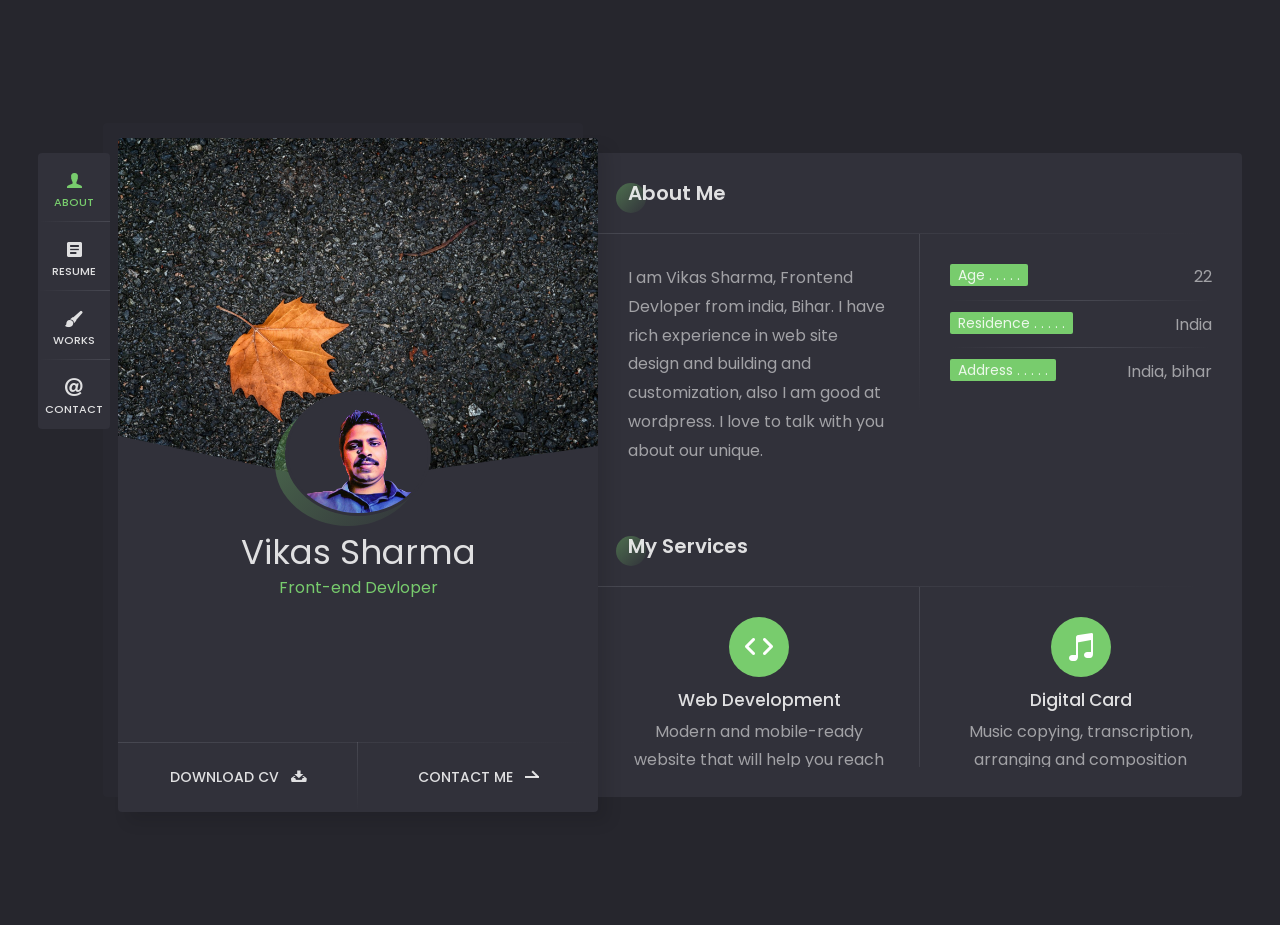
==== commit 93eeb341: "Update index.html first commit" ====
--- a/index.html
+++ b/index.html
@@ -121,7 +121,7 @@
 						</div>
 						<!-- profile titles -->
 						<div class="title">Vikas Sharma</div>
-						<div class="subtitle">Frontend Devloper</div>
+						<div class="subtitle">Front-end Devloper</div>
 						<!-- profile socials -->
 						<div class="social">
 							
@@ -338,14 +338,14 @@
 			</div> -->
 			<!--
 				Clients
-			-->
-			<div class="content clients">
+			
+<!-- 			<div class="content clients"> -->
 				<!-- title -->
-				<div class="title">Clients</div>
+<!-- 				<div class="title">Clients</div> -->
 				<!-- content -->
-				<div class="row client-items">
+<!-- 				<div class="row client-items"> -->
 					<!-- client item -->
-					<div class="col col-d-3 col-t-3 col-m-6 border-line-v">
+<!-- 					<div class="col col-d-3 col-t-3 col-m-6 border-line-v">
 						<div class="client-item">
 							<div class="image">
 								<a target="_blank" href="https://www.google.com/">
@@ -353,9 +353,9 @@
 								</a>
 							</div>
 						</div>
-					</div>
+					</div> -->
 					<!-- client item -->
-					<div class="col col-d-3 col-t-3 col-m-6 border-line-v">
+<!-- 					<div class="col col-d-3 col-t-3 col-m-6 border-line-v">
 						<div class="client-item">
 							<div class="image">
 								<a target="_blank" href="https://www.google.com/">
@@ -363,9 +363,9 @@
 								</a>
 							</div>
 						</div>
-					</div>
+					</div> -->
 					<!-- client item -->
-					<div class="col col-d-3 col-t-3 col-m-6 border-line-v">
+<!-- 					<div class="col col-d-3 col-t-3 col-m-6 border-line-v">
 						<div class="client-item">
 							<div class="image">
 								<a target="_blank" href="https://www.google.com/">
@@ -373,9 +373,9 @@
 								</a>
 							</div>
 						</div>
-					</div>
+					</div> -->
 					<!-- client item -->
-					<div class="col col-d-3 col-t-3 col-m-6 border-line-v">
+<!-- 					<div class="col col-d-3 col-t-3 col-m-6 border-line-v">
 						<div class="client-item">
 							<div class="image">
 								<a target="_blank" href="https://www.google.com/">
@@ -386,7 +386,7 @@
 					</div>
 					<div class="clear"></div>
 				</div>
-			</div>
+			</div> -->
 			<!--
 				Testimonials
 			-->
@@ -409,8 +409,8 @@
 											<!-- <img src="images/man1.jpg" alt="" /></div> -->
 											<img src="https://1.bp.blogspot.com/-t5MoIoKfk6s/X6QooqtatkI/AAAAAAAAfBs/k0kWnNnjSfo3Jg-ZtlunBpS1EKCl60KygCLcBGAsYHQ/s0/prince.jpg" alt="" /></div>
 											<div class="info">
-												<div class="name">Helen Floyd</div>
-												<div class="company">Art Director</div>
+												<div class="name">Prince Chauhan</div>
+												<div class="company">Ceo</div>
 											</div>
 											<div class="clear"></div>
 										</div>
@@ -422,16 +422,16 @@
 											Lorem ipsum dolor sit amet, consectetur adipiscing elit. Lorem ipsum dolor sit amet, consectetur adipiscing elit.
 										</div>
 										<div class="user">
-											<div class="img"><img src="images/man1.jpg" alt="" /></div>
+											<div class="img"><img src="https://1.bp.blogspot.com/-gogWqdp_Wgw/X6Qq6Wcty4I/AAAAAAAAfB4/cIW_NJKzwvsL_aE7xTHrrIJxXC_s0q7TQCLcBGAsYHQ/s60/vishw.jpeg" alt="" /></div>
 											<div class="info">
-												<div class="name">Robert Chase</div>
-												<div class="company">CEO</div>
+												<div class="name">Viswank sen</div>
+												<div class="company">Co-Fonder</div>
 											</div>
 											<div class="clear"></div>
 										</div>
 									</div>
 								</div>
-								<div class="item">
+<!-- 								<div class="item">
 									<div class="revs-item">
 										<div class="text">
 											Lorem ipsum dolor sit amet, consectetur adipiscing elit. Lorem ipsum dolor sit amet, consectetur adipiscing elit.
@@ -445,7 +445,7 @@
 											<div class="clear"></div>
 										</div>
 									</div>
-								</div>
+								</div> -->
 							</div>
 						</div>
 					</div>
@@ -1185,7 +1185,7 @@
 <!--
 	Google map api
 -->
-<script src="https://maps.googleapis.com/maps/api/js?key=AIzaSyDz2w7HUaWudHwd7AWQpCL48Qs050WOn9s"></script>
+<script src="https://goo.gl/maps/KwpbcWbTRWCU2vvm6"></script>
 
 <!--
 	Main Scripts
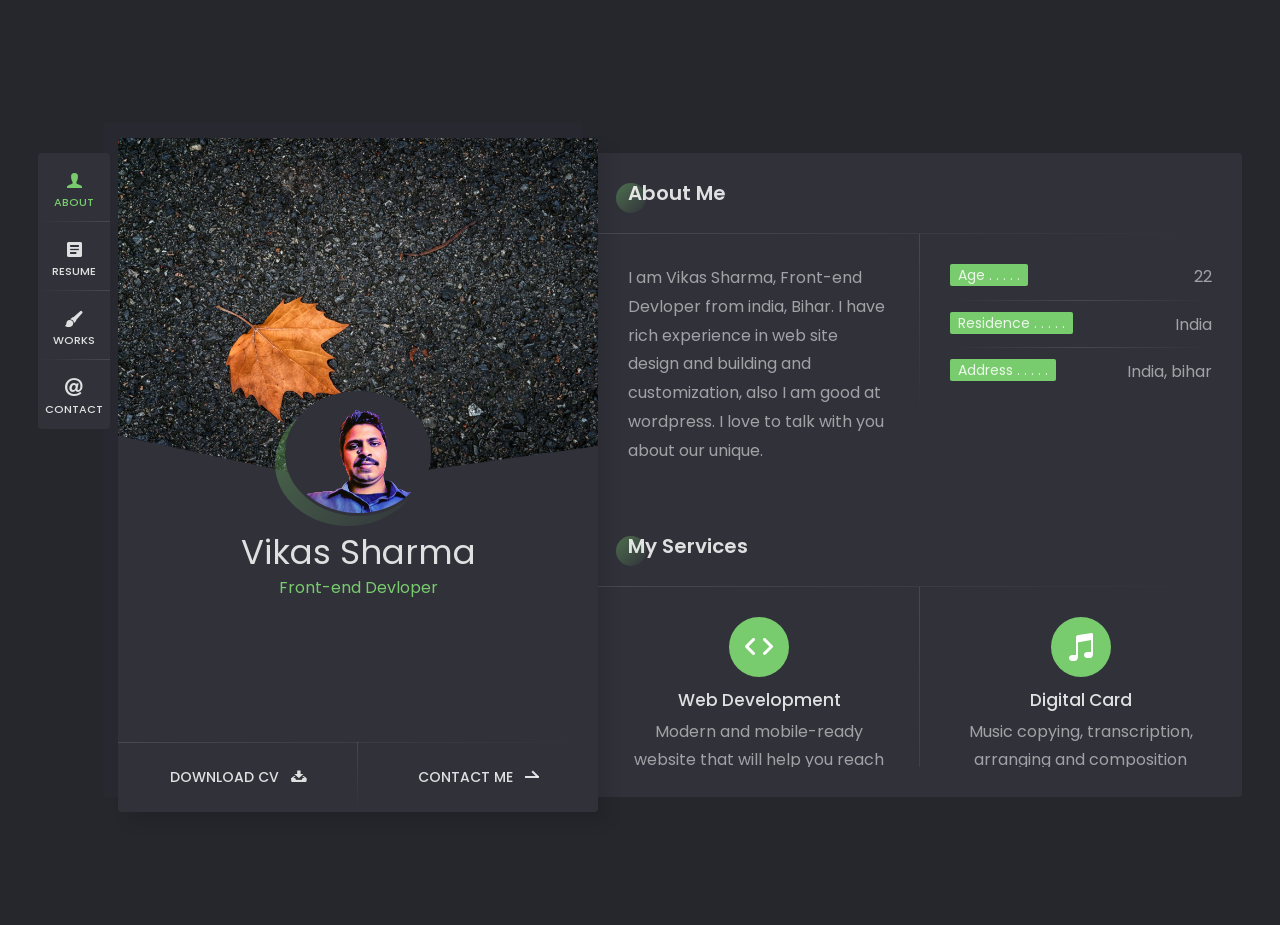
==== commit 8e5863c6: "Update index.html" ====
--- a/index.html
+++ b/index.html
@@ -160,7 +160,7 @@
 								<div class="col col-d-6 col-t-6 col-m-12 border-line-v">
 									<div class="text-box">
 										<p>
-											I am Vikas Sharma, Frontend Devloper from india, Bihar. I have rich experience in
+											I am Vikas Sharma, Front-end Devloper from india, Bihar. I have rich experience in
 											web site design and building and customization, also I am good at wordpress.
 											I love to talk with you about our unique.
 										</p>
